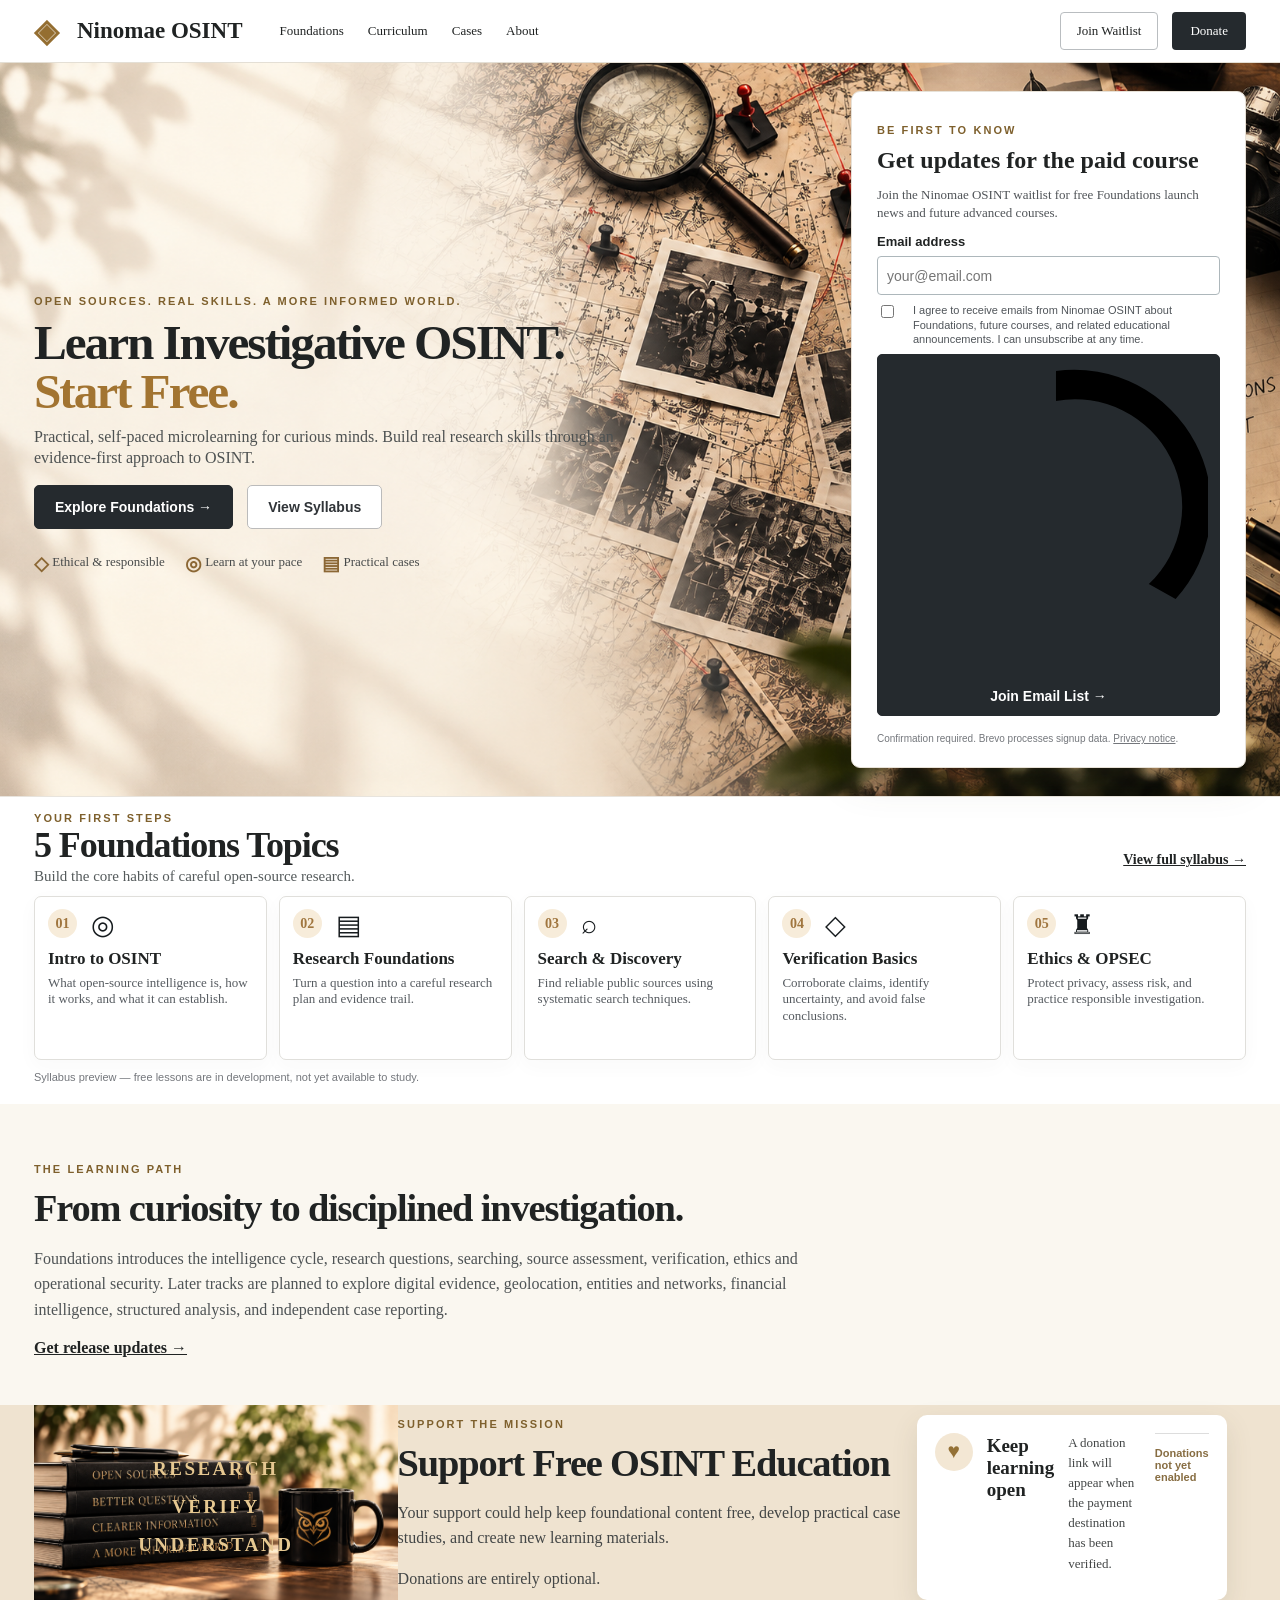
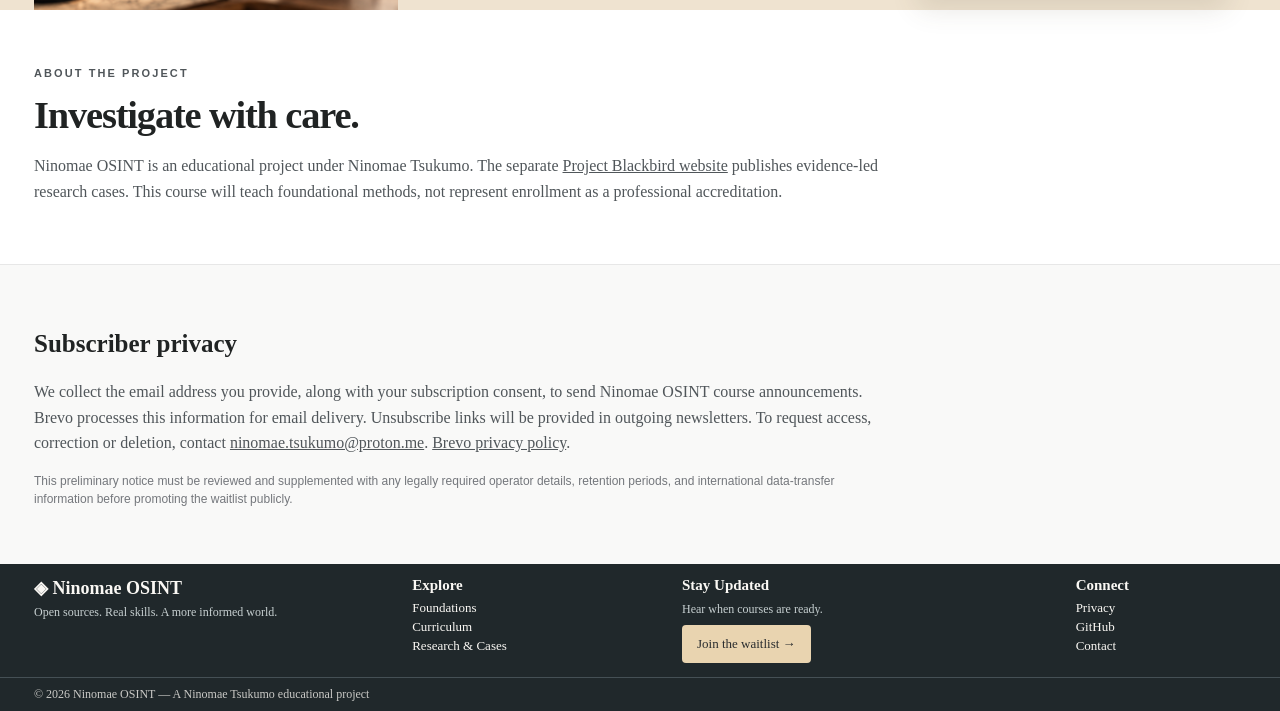
==== index.html @ e242d799 "Restore original OSINT course landing page design (index.html)" ====
<!DOCTYPE html>
<html lang="en">
  <head>
    <meta charset="utf-8">
    <meta name="viewport" content="width=device-width,initial-scale=1">
    <meta name="description" content="Ninomae OSINT — free, evidence-led OSINT microlearning, research methods, verification and ethical investigations.">
    <title>Ninomae OSINT | Learn Investigative OSINT. Start Free.</title>
    <link rel="stylesheet" href="styles.css">
    <link rel="stylesheet" href="https://sibforms.com/forms/end-form/build/sib-styles.css">
  </head>
  <body>
    <header class="header">
      <div class="wrap header-inner">
        <a class="brand" href="#home"><span class="symbol">◈</span>Ninomae OSINT</a>
        <nav aria-label="Main navigation">
          <a href="#foundations">Foundations</a>
<a href="#curriculum">Curriculum</a>
<a href="https://ninomaetsukumo.github.io/#research">Cases</a>
<a href="#about">About</a>
        </nav>
        <div class="header-cta">
          <a href="#waitlist">Join Waitlist</a>
<a class="dark-mini" href="#support">Donate</a>
        </div>
      </div>
    </header>
    <main id="home">
      <section class="hero">
        <div class="wrap hero-grid">
          <div class="hero-copy">
            <p class="eyebrow">
              OPEN SOURCES. REAL SKILLS. A MORE INFORMED WORLD.
            </p>
            <h1>
              Learn Investigative OSINT.<br><em>Start Free.</em>
            </h1>
            <p class="lede">
              Practical, self-paced microlearning for curious minds. Build real research skills through an evidence-first approach to OSINT.
            </p>
            <div class="actions">
              <a class="btn primary" href="#foundations">Explore Foundations →</a>
<a class="btn secondary" href="#curriculum">View Syllabus</a>
            </div>
            <div class="qualities">
              <span><strong>◇</strong> Ethical & responsible</span><span><strong>◎</strong> Learn at your pace</span><span><strong>▤</strong> Practical cases</span>
            </div>
          </div>
          <div class="newsletter" id="waitlist">
            <p class="eyebrow">
              BE FIRST TO KNOW
            </p>
            <h2>
              Get updates for the paid course
            </h2>
            <p>
              Join the Ninomae OSINT waitlist for free Foundations launch news and future advanced courses.
            </p>
            <div id="sib-form-container" class="sib-form-container">
              <div id="error-message" class="sib-form-message-panel" role="alert">
                <div class="sib-form-message-panel__text">
                  <span class="sib-form-message-panel__inner-text">We couldn't process your registration. Please try again later.</span>
                </div>
              </div>
              <div id="success-message" class="sib-form-message-panel" role="status">
                <div class="sib-form-message-panel__text">
                  <span class="sib-form-message-panel__inner-text">Check your inbox! Click the confirmation link to join the Ninomae OSINT waitlist.</span>
                </div>
              </div>
              <div id="sib-container">
                <form id="sib-form" action="https://98d12967.sibforms.com/serve/[base64]" method="POST" data-type="subscription">
                  <div class="sib-input">
                    <label for="EMAIL">Email address</label>
                    <div class="entry__field">
                      <input class="input" type="email" id="EMAIL" name="EMAIL" autocomplete="email" placeholder="your@email.com" data-required="true" required>
                    </div>
                    <label class="entry__error entry__error--primary"></label>
                  </div>
                  <div class="sib-optin" data-required="true">
                    <label class="consent"><input type="checkbox" class="input_replaced" id="OPT_IN" name="OPT_IN" value="1" required><span class="checkbox checkbox_tick_positive"></span><span>I agree to receive emails from Ninomae OSINT about Foundations, future courses, and related educational announcements. I can unsubscribe at any time.</span></label><label class="entry__error entry__error--primary"></label>
                  </div>
                  <button class="btn primary full sib-form-block__button sib-form-block__button-with-loader" type="submit"><svg class="sib-hide-loader-icon" viewBox="0 0 512 512" aria-hidden="true" hidden><path d="M460 374a220 220 0 0 0-192-366v48a172 172 0 0 1 149 294z"></path></svg>Join Email List →</button><input type="text" name="email_address_check" value="" class="input--hidden" tabindex="-1" autocomplete="off"><input type="hidden" name="locale" value="en">
                </form>
              </div>
            </div>
            <p class="fine">
              Confirmation required. Brevo processes signup data. <a href="#privacy">Privacy notice</a>.
            </p>
          </div>
        </div>
      </section>
      <section class="section" id="foundations">
        <div class="wrap">
          <p class="eyebrow">
            YOUR FIRST STEPS
          </p>
          <div class="section-head">
            <div>
              <h2>
                5 Foundations Topics
              </h2>
              <p>
                Build the core habits of careful open-source research.
              </p>
            </div>
            <a href="#curriculum">View full syllabus →</a>
          </div>
          <div class="modules">
            <article>
              <span class="count">01</span>
              <div class="glyph">
                ◎
              </div>
              <h3>
                Intro to OSINT
              </h3>
              <p>
                What open-source intelligence is, how it works, and what it can establish.
              </p>
            </article>
            <article>
              <span class="count">02</span>
              <div class="glyph">
                ▤
              </div>
              <h3>
                Research Foundations
              </h3>
              <p>
                Turn a question into a careful research plan and evidence trail.
              </p>
            </article>
            <article>
              <span class="count">03</span>
              <div class="glyph">
                ⌕
              </div>
              <h3>
                Search & Discovery
              </h3>
              <p>
                Find reliable public sources using systematic search techniques.
              </p>
            </article>
            <article>
              <span class="count">04</span>
              <div class="glyph">
                ◇
              </div>
              <h3>
                Verification Basics
              </h3>
              <p>
                Corroborate claims, identify uncertainty, and avoid false conclusions.
              </p>
            </article>
            <article>
              <span class="count">05</span>
              <div class="glyph">
                ♜
              </div>
              <h3>
                Ethics & OPSEC
              </h3>
              <p>
                Protect privacy, assess risk, and practice responsible investigation.
              </p>
            </article>
          </div>
          <p class="note">
            Syllabus preview — free lessons are in development, not yet available to study.
          </p>
        </div>
      </section>
      <section class="curriculum" id="curriculum">
        <div class="wrap">
          <p class="eyebrow">
            THE LEARNING PATH
          </p>
          <h2>
            From curiosity to disciplined investigation.
          </h2>
          <p>
            Foundations introduces the intelligence cycle, research questions, searching, source assessment, verification, ethics and operational security. Later tracks are planned to explore digital evidence, geolocation, entities and networks, financial intelligence, structured analysis, and independent case reporting.
          </p>
          <a href="#waitlist">Get release updates →</a>
        </div>
      </section>
      <section class="donate" id="support">
        <div class="wrap donate-grid">
          <div class="donate-picture" role="img" aria-label="Abstract study desk illustration">
            <div class="books">
              RESEARCH<br>VERIFY<br>UNDERSTAND
            </div>
          </div>
          <div>
            <p class="eyebrow">
              SUPPORT THE MISSION
            </p>
            <h2>
              Support Free OSINT Education
            </h2>
            <p>
              Your support could help keep foundational content free, develop practical case studies, and create new learning materials.
            </p>
            <p>
              Donations are entirely optional.
            </p>
          </div>
          <div class="donate-card">
            <div class="heart">
              ♥
            </div>
            <h3>
              Keep learning open
            </h3>
            <p>
              A donation link will appear when the payment destination has been verified.
            </p>
            <span class="pending">Donations not yet enabled</span>
          </div>
        </div>
      </section>
      <section class="about" id="about">
        <div class="wrap">
          <p class="eyebrow">
            ABOUT THE PROJECT
          </p>
          <h2>
            Investigate with care.
          </h2>
          <p>
            Ninomae OSINT is an educational project under Ninomae Tsukumo. The separate <a href="https://ninomaetsukumo.github.io/">Project Blackbird website</a> publishes evidence-led research cases. This course will teach foundational methods, not represent enrollment as a professional accreditation.
          </p>
        </div>
      </section>
      <section class="privacy" id="privacy">
        <div class="wrap">
          <h2>
            Subscriber privacy
          </h2>
          <p>
            We collect the email address you provide, along with your subscription consent, to send Ninomae OSINT course announcements. Brevo processes this information for email delivery. Unsubscribe links will be provided in outgoing newsletters. To request access, correction or deletion, contact <a href="mailto:ninomae.tsukumo@proton.me">ninomae.tsukumo@proton.me</a>. <a href="https://www.brevo.com/en/legal/privacypolicy/">Brevo privacy policy</a>.
          </p>
          <p class="note">
            This preliminary notice must be reviewed and supplemented with any legally required operator details, retention periods, and international data-transfer information before promoting the waitlist publicly.
          </p>
        </div>
      </section>
    </main>
    <footer>
      <div class="wrap footer-grid">
        <div>
          <h2>
            ◈ Ninomae OSINT
          </h2>
          <p>
            Open sources. Real skills. A more informed world.
          </p>
        </div>
        <div>
          <strong>Explore</strong><a href="#foundations">Foundations</a>
<a href="#curriculum">Curriculum</a>
<a href="https://ninomaetsukumo.github.io/#research">Research & Cases</a>
        </div>
        <div>
          <strong>Stay Updated</strong>
          <p>
            Hear when courses are ready.
          </p>
          <a class="foot-cta" href="#waitlist">Join the waitlist →</a>
        </div>
        <div>
          <strong>Connect</strong><a href="#privacy">Privacy</a>
<a href="https://github.com/ninomaetsukumo">GitHub</a>
<a href="mailto:ninomae.tsukumo@proton.me">Contact</a>
        </div>
      </div>
      <div class="wrap copyright">
        © 2026 Ninomae OSINT — A Ninomae Tsukumo educational project
      </div>
    </footer>
    <script>window.REQUIRED_CODE_ERROR_MESSAGE="Required";window.LOCALE="en";window.EMAIL_INVALID_MESSAGE=window.SMS_INVALID_MESSAGE="Please enter a valid email address.";window.REQUIRED_ERROR_MESSAGE="This field is required.";window.GENERIC_INVALID_MESSAGE="Please check the information and try again.";window.REQUIRED_MULTISELECT_MESSAGE="Please select at least one option.";window.translation={common:{selectedList:"{quantity} list selected",selectedLists:"{quantity} lists selected",selectedOption:"{quantity} selected",selectedOptions:"{quantity} selected"}};var AUTOHIDE=Boolean(0);</script>
    <script defer src="https://sibforms.com/forms/end-form/build/main.js"></script>
  </body>
</html>
---- styles.css ----
:root {
  --ink: #202323;
  --cream: #f7f2ea;
  --gold: #946e31;
  --muted: #606366;
  --line: #e3dfd8;
}

* {
  box-sizing: border-box;
}

html {
  scroll-behavior: smooth;
}

body {
  margin: 0;
  font-family: Georgia,'Times New Roman',serif;
  color: var(--ink);
  background: #fff;
}

a {
  color: inherit;
}

.wrap {
  max-width: 1250px;
  margin: auto;
  padding: 0 34px;
}

.header {
  border-bottom: 1px solid #e4dfd5;
  background: #fff;
}

.header-inner {
  min-height: 82px;
  display: flex;
  gap: 30px;
  align-items: center;
}

.brand {
  font-size: 25px;
  font-weight: 700;
  text-decoration: none;
  white-space: nowrap;
}

.symbol {
  font-size: 32px;
  color: var(--gold);
  margin-right: 9px;
}

.header nav {
  display: flex;
  gap: 24px;
  margin: auto;
}

.header nav a,.header-cta a {
  font-size: 14px;
  text-decoration: none;
}

.header-cta {
  display: flex;
  align-items: center;
  gap: 14px;
  white-space: nowrap;
}

.dark-mini {
  background: #252a2e;
  color: #fff;
  padding: 11px 18px;
  border-radius: 4px;
}

.hero {
  background-color: #f7f2ea;
  background-image: url("assets/hero-background.png");
  background-position: center;
  background-repeat: no-repeat;
  background-size: cover;
  border-bottom: 1px solid #e8e4dd;
}

.hero-grid {
  display: grid;
  grid-template-columns: 1.48fr .94fr;
  gap: 50px;
  align-items: center;
  padding-top: 66px;
  padding-bottom: 65px;
}

.eyebrow {
  font: 700 11px Arial,sans-serif;
  letter-spacing: .19em;
  color: #7e602d;
}

.hero h1 {
  font-size: clamp(44px,4.6vw,68px);
  line-height: 1.02;
  letter-spacing: -.04em;
  margin: 22px 0 18px;
}

.hero h1 em {
  font-style: normal;
  color: #a27431;
}

.lede {
  font-size: 19px;
  line-height: 1.54;
  max-width: 660px;
  color: #4d5151;
}

.actions {
  display: flex;
  gap: 14px;
  margin: 28px 0 36px;
}

.btn {
  font: 700 14px Arial,sans-serif;
  padding: 16px 23px;
  cursor: pointer;
  border-radius: 5px;
  border: 1px solid #252a2e;
  text-decoration: none;
  display: inline-block;
  text-align: center;
}

.primary {
  background: #252a2e!important;
  color: white!important;
}

.secondary {
  background: #fff;
  color: #303438;
  border-color: #bbb;
}

.qualities {
  display: flex;
  gap: 20px;
  font: 12px Arial,sans-serif;
  color: #474a4a;
  flex-wrap: wrap;
}

.qualities strong {
  font-size: 19px;
  color: #8b6734;
  vertical-align: middle;
}

.newsletter {
  background: #fff;
  border-radius: 12px;
  border: 1px solid #e7e1d7;
  box-shadow: 0 12px 40px #5c534025;
  padding: 29px 32px;
}

.newsletter h2 {
  font-size: 27px;
  line-height: 1.1;
  margin: 6px 0 13px;
}

.newsletter p:not(.eyebrow) {
  line-height: 1.4;
  font-size: 15px;
  color: #505458;
}

.newsletter form label:not(.consent) {
  display: block;
  font: 700 13px Arial,sans-serif;
  margin-bottom: 7px;
}

.newsletter input[type=email] {
  width: 100%;
  font: 14px Arial,sans-serif;
  padding: 14px;
  border: 1px solid #adb7bb;
  border-radius: 4px;
  min-height: 44px;
}

.newsletter .consent {
  display: flex;
  gap: 8px;
  align-items: flex-start;
  font: 12px/1.45 Arial,sans-serif;
  color: #50555a;
  margin: 15px 0;
}

.consent input {
  margin-top: 2px;
}

.newsletter .full {
  width: 100%;
  margin: 0 0 8px;
}

.fine,.note {
  font: 12px/1.5 Arial,sans-serif!important;
  color: #74777c!important;
}

.input--hidden {
  position: absolute!important;
  left: -9999px!important;
}

.sib-form-message-panel {
  display: none;
  margin: 10px 0;
  padding: 9px;
  border-radius: 4px;
}

.sib-form-message-panel__text {
  font: 12px Arial,sans-serif;
}

.section {
  padding: 56px 0 65px;
}

.section-head {
  display: flex;
  align-items: center;
  justify-content: space-between;
  gap: 20px;
}

.section h2,.curriculum h2,.donate h2,.about h2 {
  font-size: clamp(32px,3vw,45px);
  margin: 5px 0 10px;
  letter-spacing: -.03em;
}

.section-head p {
  color: #555b5c;
  margin: 0 0 24px;
}

.section-head a {
  font-size: 14px;
  font-weight: bold;
  white-space: nowrap;
}

.modules {
  display: grid;
  grid-template-columns: repeat(5,1fr);
  gap: 16px;
}

.modules article {
  min-height: 232px;
  border: 1px solid #e0dfdb;
  border-radius: 7px;
  padding: 18px;
  background: #fff;
  box-shadow: 0 6px 20px #36333208;
}

.count {
  font: 700 14px Arial,sans-serif;
  color: #a0763f;
  background: #f7ecda;
  width: 32px;
  height: 32px;
  display: grid;
  place-items: center;
  border-radius: 50%;
}

.glyph {
  font-size: 32px;
  margin: 15px 0 8px;
  color: #272f31;
}

.modules h3 {
  font-size: 20px;
  line-height: 1.13;
  margin: 0 0 10px;
}

.modules p {
  font: 14px/1.45 Arial,sans-serif;
  color: #565b60;
  margin: 0;
}

.section>.wrap>.note {
  margin-top: 22px;
}

.curriculum {
  background: #faf7f0;
  padding: 48px 0;
}

.curriculum p:not(.eyebrow) {
  max-width: 790px;
  line-height: 1.6;
  color: #4e5355;
}

.curriculum a {
  font-weight: bold;
}

.donate {
  background: #eee4d5;
  padding: 52px 0;
}

.donate-grid {
  display: grid;
  grid-template-columns: 1fr 1.25fr .9fr;
  gap: 35px;
  align-items: center;
}

.donate-picture {
  height: 245px;
  border-radius: 5px;
  background-color: #d2bda0;
  background-image: url("assets/donation-background.png");
  background-position: center;
  background-repeat: no-repeat;
  background-size: cover;
  display: flex;
  align-items: center;
  justify-content: center;
  box-shadow: inset 0 0 35px #0008;
}

.books {
  font: 700 19px/2 Georgia,serif;
  letter-spacing: .13em;
  color: #e6c891;
  text-align: center;
}

.donate p:not(.eyebrow) {
  line-height: 1.55;
  color: #434646;
}

.donate-card {
  border-radius: 10px;
  background: white;
  padding: 24px;
  box-shadow: 0 10px 27px #584e3621;
}

.donate-card h3 {
  font-size: 22px;
  margin: 11px 0;
}

.heart {
  color: #947136;
  font-size: 32px;
}

.pending {
  display: block;
  border-top: 1px solid #ddd;
  padding-top: 13px;
  font: 700 12px Arial,sans-serif;
  color: #876d42;
}

.about,.privacy {
  padding: 44px 0;
}

.about p,.privacy p {
  line-height: 1.6;
  max-width: 850px;
  color: #50565a;
}

.privacy {
  background: #f9f9f8;
  border-top: 1px solid #e7e7e7;
}

.privacy h2 {
  font-size: 25px;
}

footer {
  background: #20282b;
  color: #faf8f4;
}

.footer-grid {
  padding-top: 36px;
  padding-bottom: 35px;
  display: grid;
  grid-template-columns: 1.4fr .8fr 1.1fr .8fr;
  gap: 34px;
}

.footer-grid h2 {
  font-size: 24px;
}

.footer-grid p {
  font-size: 13px;
  line-height: 1.5;
  color: #c7d0d1;
}

.footer-grid strong {
  display: block;
  font-size: 15px;
  margin-bottom: 15px;
}

.footer-grid a {
  display: block;
  font-size: 13px;
  margin: 8px 0;
  text-decoration: none;
}

.foot-cta {
  display: inline-block!important;
  background: #e9d4b0;
  color: #292c2e;
  padding: 11px 15px;
  border-radius: 4px;
}

.copyright {
  border-top: 1px solid #455055;
  padding-top: 18px;
  padding-bottom: 18px;
  color: #c9c9c6;
  font-size: 12px;
}

@media(max-width:1050px) {
  .header nav {
    gap: 13px;
  }
  .hero-grid {
    gap: 25px;
  }
  .modules {
    grid-template-columns: repeat(3,1fr);
  }
  .donate-grid {
    grid-template-columns: 1fr 1fr;
  }
  .donate-picture {
    display: none;
  }
}

@media(max-width:750px) {
  .wrap {
    padding: 0 20px;
  }
  .header-inner {
    flex-wrap: wrap;
    gap: 12px;
    padding-top: 15px;
    padding-bottom: 15px;
  }
  .brand {
    font-size: 21px;
  }
  .header nav {
    order: 3;
    width: 100%;
    margin: 0;
    overflow-x: auto;
    padding: 10px 0;
  }
  .header-cta {
    margin-left: auto;
    gap: 10px;
  }
  .header-cta a {
    font-size: 12px;
  }
  .hero-grid {
    grid-template-columns: 1fr;
    padding-top: 40px;
    padding-bottom: 45px;
  }
  .hero h1 {
    font-size: 47px;
  }
  .newsletter {
    max-width: 500px;
  }
  .section-head {
    display: block;
  }
  .modules {
    grid-template-columns: repeat(2,1fr);
  }
  .donate-grid {
    grid-template-columns: 1fr;
  }
  .footer-grid {
    grid-template-columns: repeat(2,1fr);
    gap: 20px;
  }
}

@media(max-width:440px) {
  .modules {
    grid-template-columns: 1fr;
  }
  .actions {
    flex-wrap: wrap;
  }
  .qualities {
    display: grid;
  }
  .hero h1 {
    font-size: 39px;
  }
  .footer-grid {
    grid-template-columns: 1fr;
  }
}

/* Approved Ninomae OSINT owl identity */
.brand {
  display: inline-flex;
  align-items: center;
  gap: 9px;
}

.owl-logo {
  width: 40px;
  height: 40px;
  display: block;
  flex-shrink: 0;
  object-fit: contain;
}

.footer-logo-heading {
  display: flex;
  align-items: center;
  gap: 10px;
}

.footer-owl {
  width: 40px;
  height: 40px;
}


/* Donation feature: editorial edge-to-edge mockup layout */
.donate {
  padding: 0;
  background: #efe3d0;
}

.donate-grid {
  display: grid;
  grid-template-columns: minmax(0, 38%) minmax(0, 32%) minmax(0, 30%);
  align-items: center;
  gap: 0;
  width: 100%;
  max-width: none;
  min-height: 230px;
}

.donate-picture {
  height: 230px;
  min-height: 100%;
  width: 100%;
  border-radius: 0;
  box-shadow: none;
  background-position: center;
}

.donate-copy {
  padding: 16px 28px;
}

.donate-copy .eyebrow {
  margin: 0 0 8px;
}

.donate-copy h2 {
  font-size: clamp(24px, 2vw, 32px);
  line-height: 1.1;
  margin: 0 0 8px;
}

.donate-copy p:not(.eyebrow) {
  font-size: 14px;
  line-height: 1.3;
  margin: 0 0 8px;
}

.donate-benefits {
  margin: 0;
  padding: 0;
  list-style: none;
  font-size: 13px;
  line-height: 1.5;
}

.donate-benefits li::before {
  content: "✓";
  display: inline-grid;
  place-items: center;
  height: 16px;
  width: 16px;
  margin-right: 7px;
  border-radius: 50%;
  background: #836322;
  color: #fff;
  font-size: 11px;
}

.donate-card {
  display: flex;
  gap: 14px;
  max-width: 310px;
  margin: 16px 30px 16px 8px;
  padding: 18px;
}

.donate-card .heart {
  display: grid;
  place-items: center;
  flex: 0 0 38px;
  height: 38px;
  border-radius: 50%;
  background: #f3e7d4;
  font-size: 21px;
}

.donate-card h3 {
  font-size: 19px;
  margin: 2px 0 8px;
}

.donate-card p {
  font-size: 13px;
  line-height: 1.35;
  margin: 0 0 8px;
}

.donate-card .pending {
  font-size: 11px;
}

footer .footer-grid {
  padding-top: 18px;
  padding-bottom: 14px;
}

footer .copyright {
  padding-top: 9px;
  padding-bottom: 9px;
}

@media (max-width: 950px) {
  .donate-grid {
    grid-template-columns: 40% 60%;
  }

  .donate-picture {
    grid-row: span 2;
    height: 100%;
    min-height: 320px;
    display: block;
  }

  .donate-card {
    margin: 6px 28px 18px;
  }
}

@media (max-width: 640px) {
  .donate-grid {
    display: block;
  }

  .donate-picture {
    min-height: 220px;
    height: 220px;
  }

  .donate-copy {
    padding: 22px;
  }

  .donate-card {
    margin: 0 22px 22px;
    max-width: none;
  }
}


/* Mockup-matched desktop proportions and typography */
.wrap {
  max-width: 1390px;
}

.header-inner {
  min-height: 62px;
  gap: 25px;
}

.brand {
  font-size: 23px;
}

.owl-logo {
  width: 35px;
  height: 35px;
}

.header nav {
  margin-left: 12px;
  margin-right: auto;
  gap: 24px;
}

.header nav a,
.header-cta a {
  font-size: 13px;
}

.header-cta {
  margin-left: auto;
}

.header-cta > a:first-child {
  border: 1px solid #b9bdc0;
  padding: 10px 16px;
  border-radius: 4px;
}

.hero {
  background-position: center 47%;
}

.hero-grid {
  min-height: 365px;
  grid-template-columns: minmax(0, 1.7fr) minmax(345px, 0.95fr);
  gap: 35px;
  padding-top: 28px;
  padding-bottom: 28px;
}

.hero h1 {
  font-size: clamp(38px, 3.85vw, 57px);
  line-height: 0.98;
  letter-spacing: -0.042em;
  white-space: nowrap;
  margin: 12px 0 8px;
}

.lede {
  font-size: 16px;
  line-height: 1.35;
  max-width: 580px;
  margin: 10px 0;
}

.actions {
  margin: 16px 0 23px;
}

.actions .btn {
  padding: 13px 20px;
}

.qualities {
  gap: 20px;
  font-family: Georgia, "Times New Roman", serif;
  font-size: 13px;
}

.newsletter {
  justify-self: end;
  width: min(100%, 395px);
  padding: 21px 25px;
  border-radius: 9px;
}

.newsletter h2 {
  font-size: 24px;
  margin: 4px 0 8px;
}

.newsletter p:not(.eyebrow) {
  font-size: 13px;
  line-height: 1.35;
}

.newsletter .consent {
  font-size: 11px;
  line-height: 1.3;
  margin: 8px 0;
}

.newsletter input[type="email"] {
  min-height: 39px;
  padding: 9px;
}

.newsletter .full {
  padding: 11px;
}

.newsletter .fine {
  font-size: 10px !important;
  margin: 7px 0 0;
}

.section {
  padding: 15px 0 18px;
}

.section .eyebrow {
  margin: 0;
}

.section h2 {
  font-size: 36px;
  margin: 0 0 2px;
}

.section-head p {
  font-size: 15px;
  margin: 0 0 11px;
}

.modules {
  gap: 12px;
}

.modules article {
  min-height: 164px;
  padding: 12px 13px;
  position: relative;
}

.count {
  width: 29px;
  height: 29px;
  font: bold 14px Georgia, serif;
  float: left;
  margin-right: 14px;
}

.glyph {
  font-size: 27px;
  height: 32px;
  margin: 0 0 8px;
  color: #161b1e;
}

.modules h3 {
  font-size: 17px;
  margin: 0 0 6px;
}

.modules p {
  font: 13px/1.3 Georgia, "Times New Roman", serif;
}

.section > .wrap > .note {
  font-size: 11px !important;
  margin: 9px 0 0;
}

.donate-grid {
  min-height: 195px;
  grid-template-columns: minmax(0, 38%) minmax(0, 34%) minmax(0, 28%);
}

.donate-picture {
  height: 195px;
}

.donate-copy {
  padding: 12px 20px;
}

.donate-copy h2 {
  font-size: clamp(24px, 1.95vw, 30px);
}

.donate-card {
  margin: 10px 24px 10px 6px;
}

.footer-grid {
  grid-template-columns: 1.15fr 0.8fr 1.2fr 0.55fr;
  gap: 22px;
}

footer .footer-grid {
  padding-top: 13px;
  padding-bottom: 11px;
}

.footer-grid h2 {
  font-size: 18px;
  margin: 0;
}

.footer-grid strong {
  margin-bottom: 6px;
}

.footer-grid a {
  margin: 3px 0;
}

.footer-grid p {
  margin: 4px 0;
  font-size: 12px;
}

.footer-owl {
  width: 31px;
  height: 31px;
}

.visually-hidden {
  position: absolute;
  width: 1px;
  height: 1px;
  padding: 0;
  overflow: hidden;
  clip: rect(0, 0, 0, 0);
  white-space: nowrap;
}

.footer-signup {
  display: flex;
  max-width: 260px;
  margin-top: 9px;
}

.footer-signup input {
  min-width: 0;
  flex: 1;
  height: 30px;
  padding: 5px 9px;
  background: white;
  color: #1f2629;
  border: 1px solid #cfd3d4;
  border-radius: 4px 0 0 4px;
  font: 12px Arial, sans-serif;
}

.footer-signup button {
  width: 36px;
  height: 30px;
  border: 0;
  border-radius: 0 4px 4px 0;
  background: #d9b982;
  color: #222;
  cursor: pointer;
}

@media (max-width: 1100px) {
  .hero h1 {
    font-size: clamp(36px, 4.15vw, 49px);
    white-space: normal;
  }

  .header nav {
    gap: 11px;
  }
}

@media (max-width: 750px) {
  .hero-grid {
    grid-template-columns: 1fr;
    padding-top: 26px;
    padding-bottom: 30px;
  }

  .hero h1 {
    font-size: clamp(37px, 7vw, 54px);
  }

  .newsletter {
    justify-self: stretch;
    max-width: 480px;
    width: 100%;
  }

  .modules {
    grid-template-columns: repeat(2, 1fr);
  }
}

@media (max-width: 440px) {
  .modules {
    grid-template-columns: 1fr;
  }
}

/* Align donation imagery and content with the main page container. */
.donate-grid {
  grid-template-columns: minmax(0, 30%) minmax(0, 42%) minmax(0, 28%);
  gap: 0;
  width: 100%;
  max-width: 1390px;
  margin: 0 auto;
}

.donate-picture {
  width: 100%;
  background-position: center;
}

.donate-copy {
  padding: 12px 22px;
}

.donate-card {
  margin: 10px 0 10px 10px;
}

@media (max-width: 950px) {
  .donate-grid {
    grid-template-columns: minmax(0, 40%) minmax(0, 60%);
  }
}

@media (max-width: 640px) {
  .donate-grid {
    display: block;
  }

  .donate-picture {
    width: 100%;
  }

  .donate-card {
    margin: 0 0 20px;
  }
}
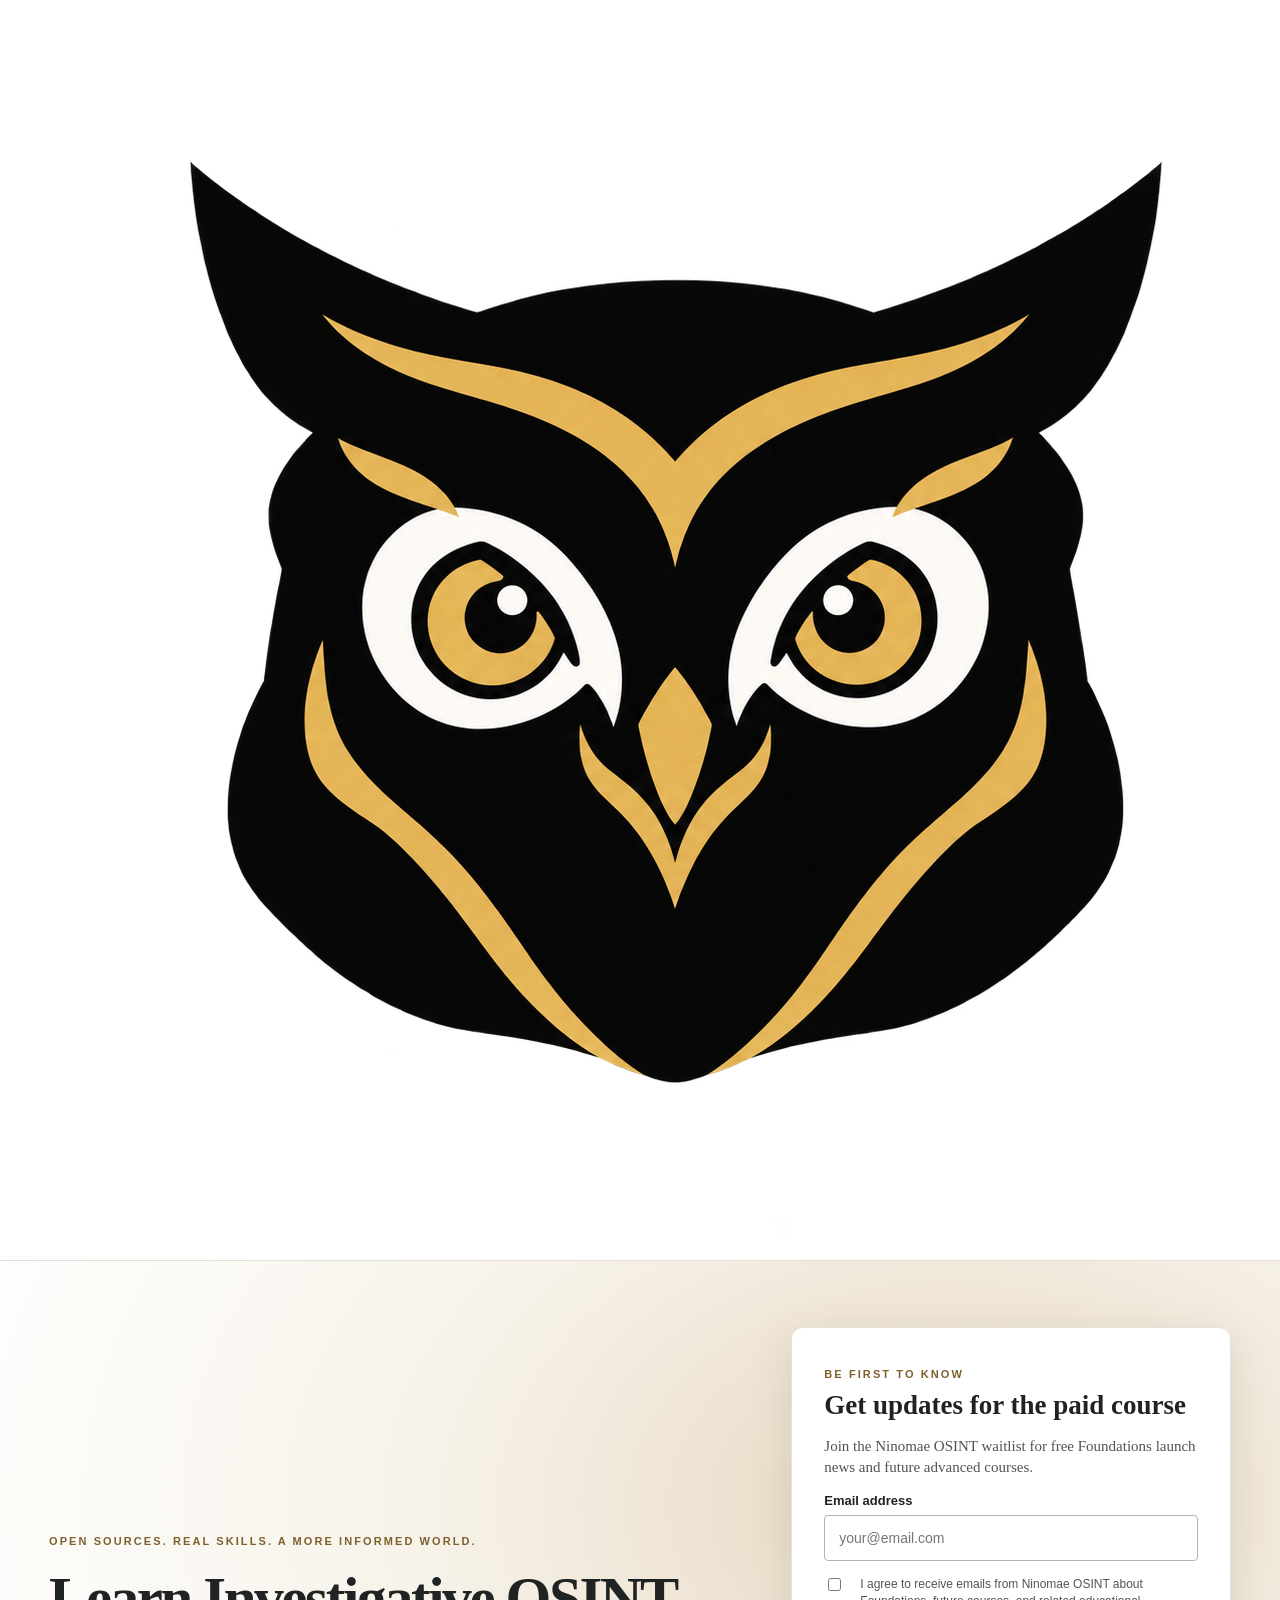
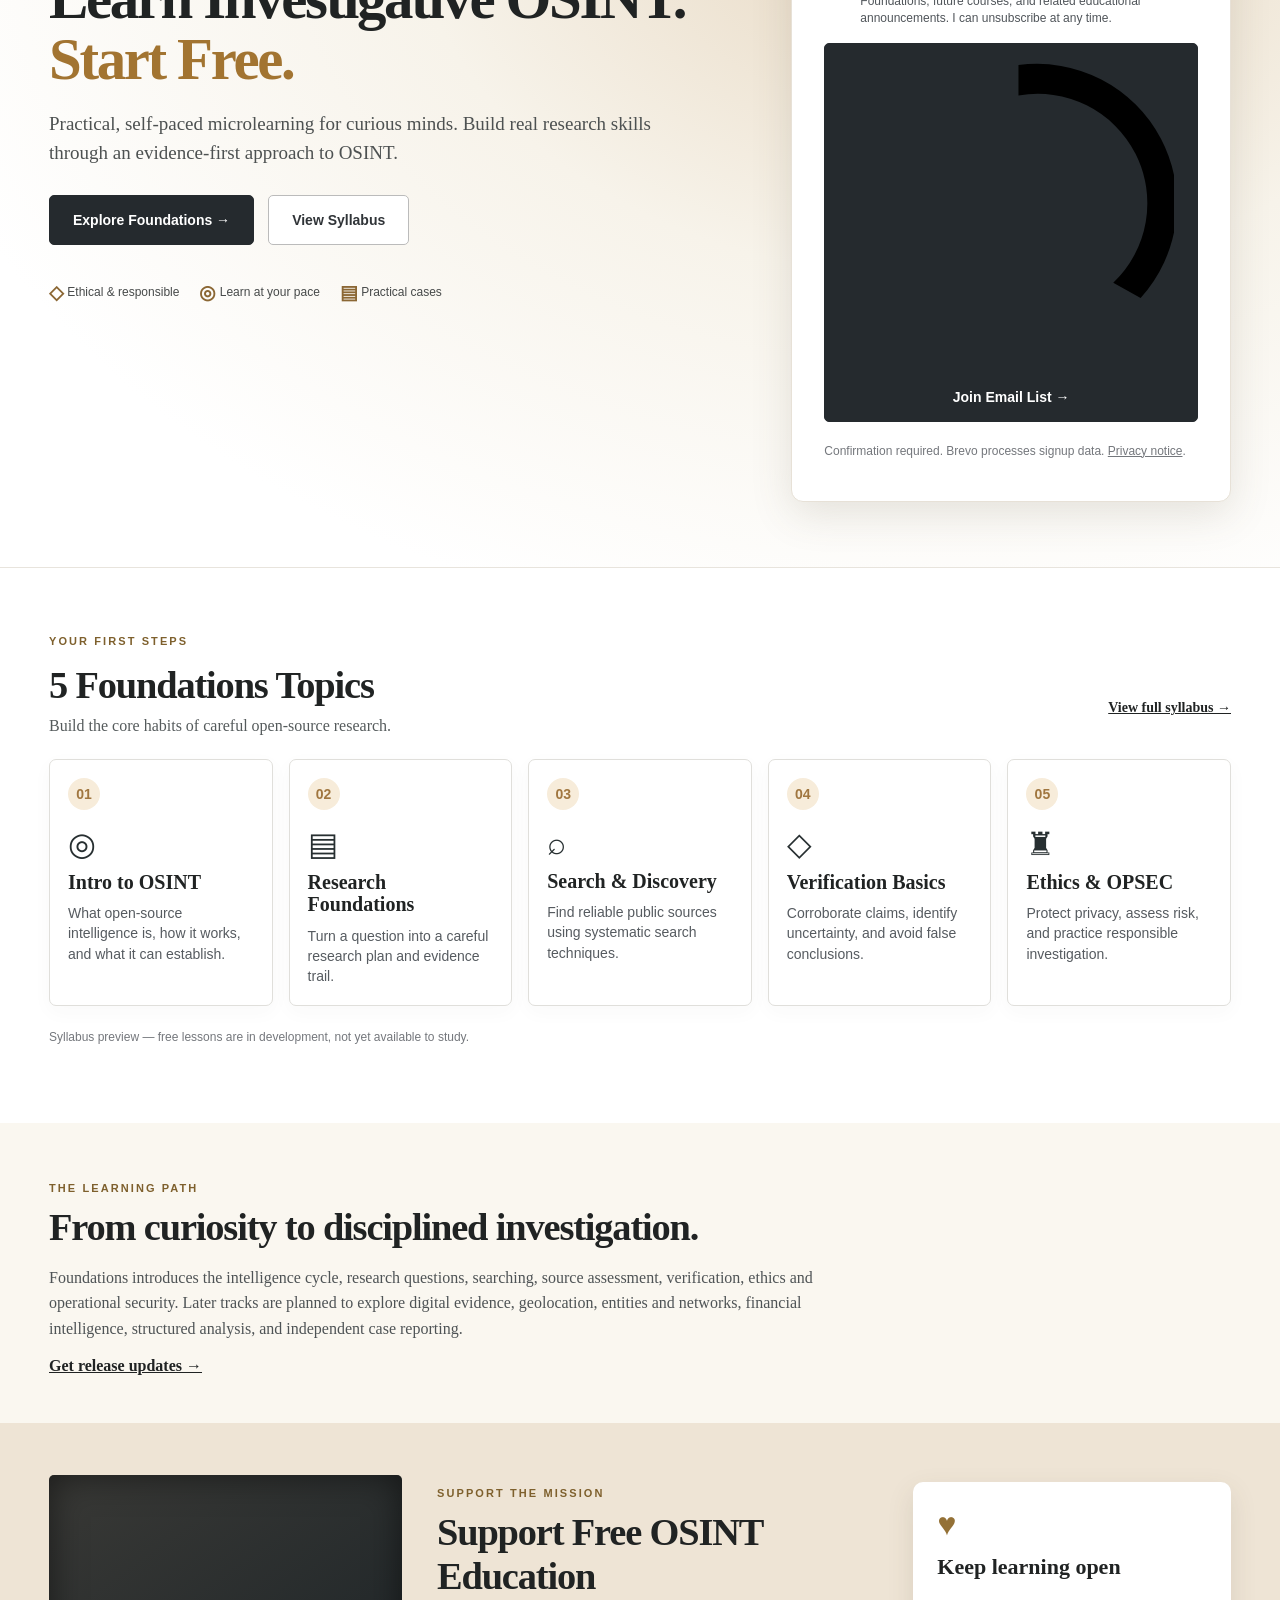
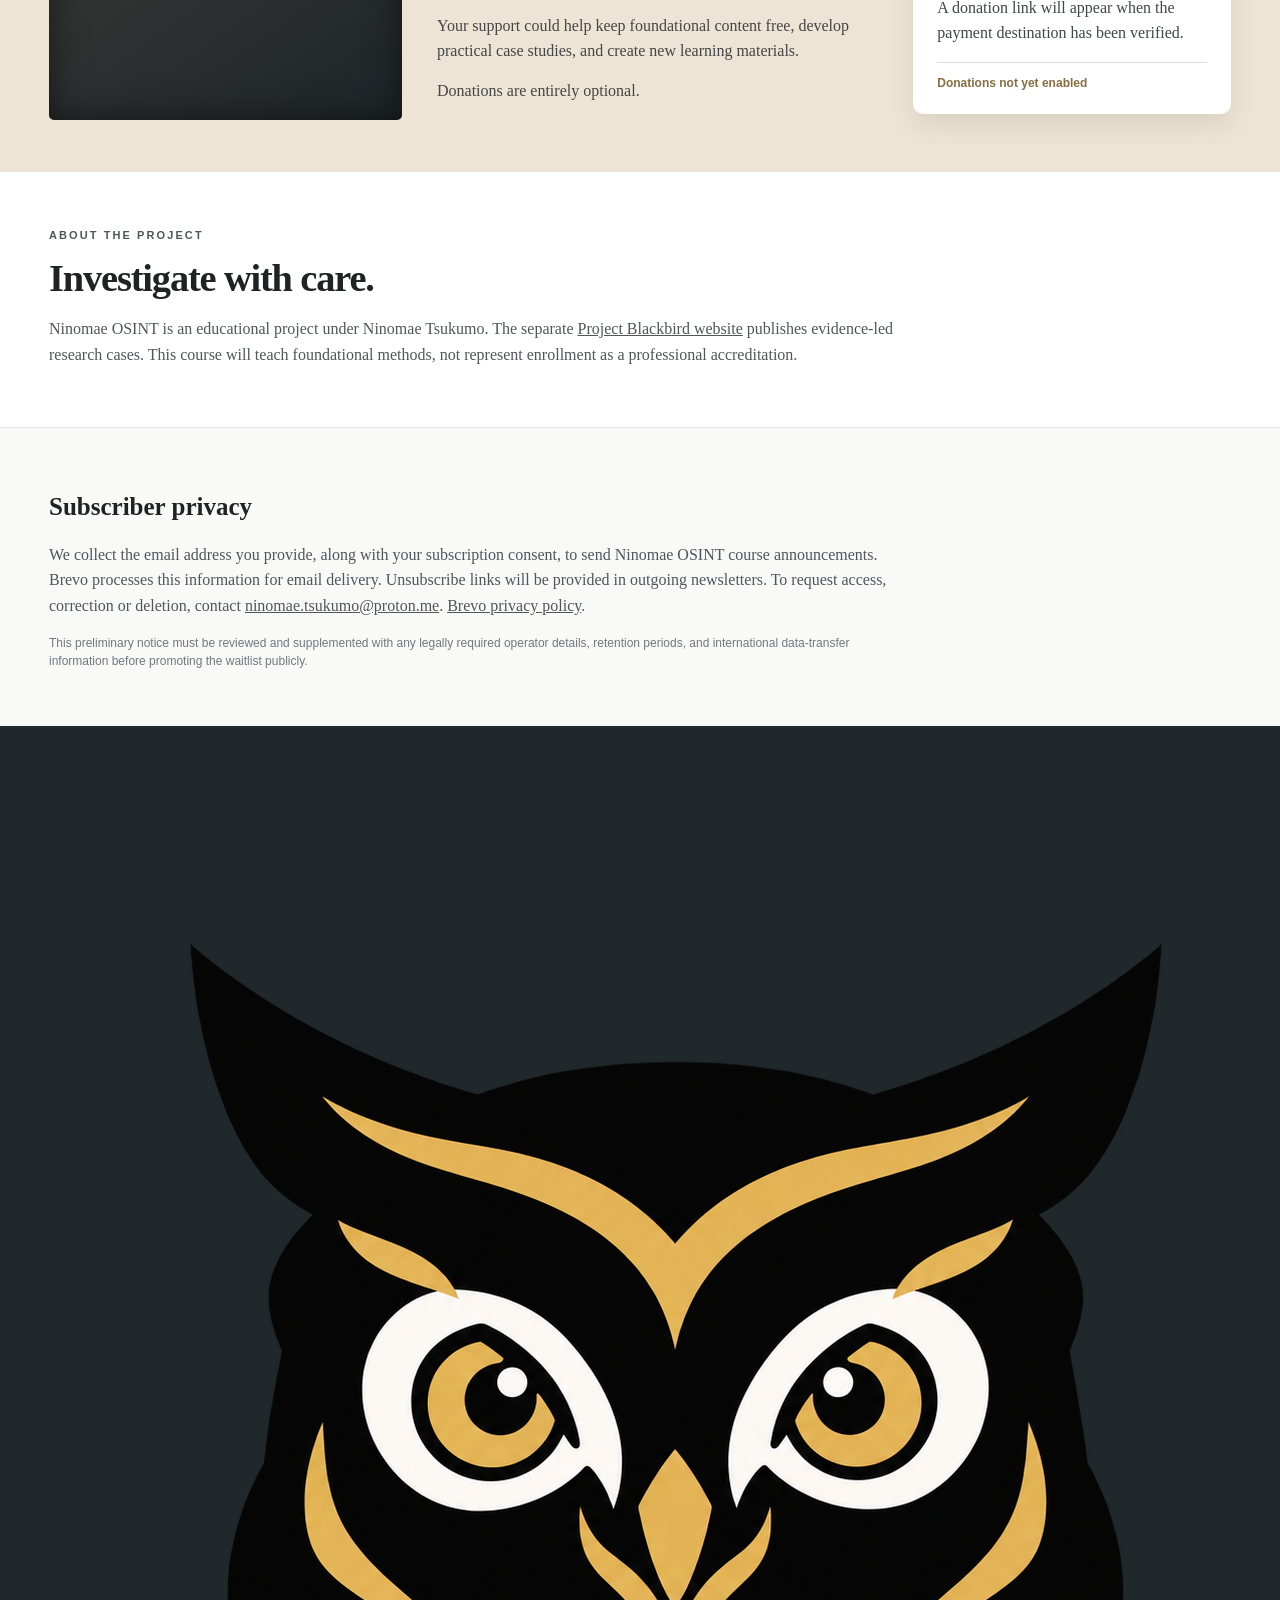
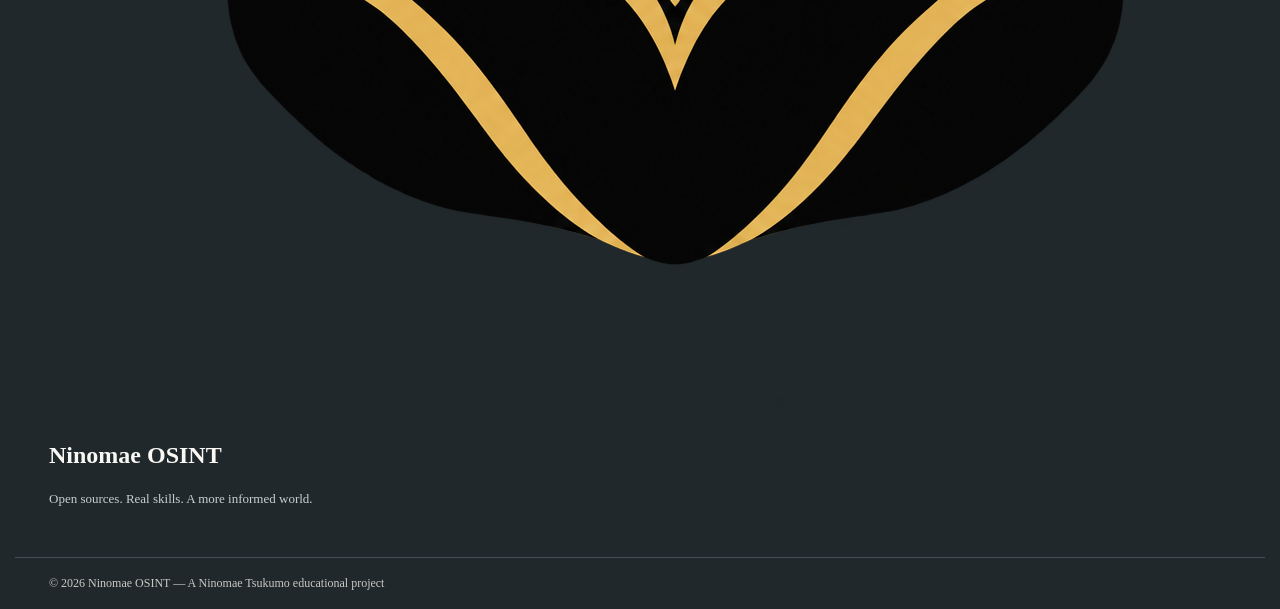
==== commit e5d7f289: "Restore uploaded owl and donation image within original course layout" ====
--- a/index.html
+++ b/index.html
@@ -11,7 +11,7 @@
   <body>
     <header class="header">
       <div class="wrap header-inner">
-        <a class="brand" href="#home"><span class="symbol">◈</span>Ninomae OSINT</a>
+        <a class="brand" href="#home"><img class="owl-logo" src="assets/ninomae%20OSINT%20Course%20Logo.png" alt="" aria-hidden="true">Ninomae OSINT</a>
         <nav aria-label="Main navigation">
           <a href="#foundations">Foundations</a>
 <a href="#curriculum">Curriculum</a>
@@ -187,11 +187,7 @@
       </section>
       <section class="donate" id="support">
         <div class="wrap donate-grid">
-          <div class="donate-picture" role="img" aria-label="Abstract study desk illustration">
-            <div class="books">
-              RESEARCH<br>VERIFY<br>UNDERSTAND
-            </div>
-          </div>
+          <div class="donate-picture" role="img" aria-label="Research books and Ninomae OSINT owl mug"></div>
           <div>
             <p class="eyebrow">
               SUPPORT THE MISSION
@@ -251,7 +247,7 @@
       <div class="wrap footer-grid">
         <div>
           <h2>
-            ◈ Ninomae OSINT
+            <img class="owl-logo" src="assets/ninomae%20OSINT%20Course%20Logo.png" alt="" aria-hidden="true"> Ninomae OSINT
           </h2>
           <p>
             Open sources. Real skills. A more informed world.
--- a/styles.css
+++ b/styles.css
@@ -82,11 +82,7 @@
 }
 
 .hero {
-  background-color: #f7f2ea;
-  background-image: url("assets/hero-background.png");
-  background-position: center;
-  background-repeat: no-repeat;
-  background-size: cover;
+  background: radial-gradient(ellipse at 74% 27%,#e6d6bf 0%,#f7f3ea 40%,#fff 80%);
   border-bottom: 1px solid #e8e4dd;
 }
 
@@ -346,11 +342,7 @@
 .donate-picture {
   height: 245px;
   border-radius: 5px;
-  background-color: #d2bda0;
-  background-image: url("assets/donation-background.png");
-  background-position: center;
-  background-repeat: no-repeat;
-  background-size: cover;
+  background: linear-gradient(145deg,#393936,#1e2528);
   display: flex;
   align-items: center;
   justify-content: center;
@@ -553,525 +545,3 @@
     grid-template-columns: 1fr;
   }
 }
-
-/* Approved Ninomae OSINT owl identity */
-.brand {
-  display: inline-flex;
-  align-items: center;
-  gap: 9px;
-}
-
-.owl-logo {
-  width: 40px;
-  height: 40px;
-  display: block;
-  flex-shrink: 0;
-  object-fit: contain;
-}
-
-.footer-logo-heading {
-  display: flex;
-  align-items: center;
-  gap: 10px;
-}
-
-.footer-owl {
-  width: 40px;
-  height: 40px;
-}
-
-
-/* Donation feature: editorial edge-to-edge mockup layout */
-.donate {
-  padding: 0;
-  background: #efe3d0;
-}
-
-.donate-grid {
-  display: grid;
-  grid-template-columns: minmax(0, 38%) minmax(0, 32%) minmax(0, 30%);
-  align-items: center;
-  gap: 0;
-  width: 100%;
-  max-width: none;
-  min-height: 230px;
-}
-
-.donate-picture {
-  height: 230px;
-  min-height: 100%;
-  width: 100%;
-  border-radius: 0;
-  box-shadow: none;
-  background-position: center;
-}
-
-.donate-copy {
-  padding: 16px 28px;
-}
-
-.donate-copy .eyebrow {
-  margin: 0 0 8px;
-}
-
-.donate-copy h2 {
-  font-size: clamp(24px, 2vw, 32px);
-  line-height: 1.1;
-  margin: 0 0 8px;
-}
-
-.donate-copy p:not(.eyebrow) {
-  font-size: 14px;
-  line-height: 1.3;
-  margin: 0 0 8px;
-}
-
-.donate-benefits {
-  margin: 0;
-  padding: 0;
-  list-style: none;
-  font-size: 13px;
-  line-height: 1.5;
-}
-
-.donate-benefits li::before {
-  content: "✓";
-  display: inline-grid;
-  place-items: center;
-  height: 16px;
-  width: 16px;
-  margin-right: 7px;
-  border-radius: 50%;
-  background: #836322;
-  color: #fff;
-  font-size: 11px;
-}
-
-.donate-card {
-  display: flex;
-  gap: 14px;
-  max-width: 310px;
-  margin: 16px 30px 16px 8px;
-  padding: 18px;
-}
-
-.donate-card .heart {
-  display: grid;
-  place-items: center;
-  flex: 0 0 38px;
-  height: 38px;
-  border-radius: 50%;
-  background: #f3e7d4;
-  font-size: 21px;
-}
-
-.donate-card h3 {
-  font-size: 19px;
-  margin: 2px 0 8px;
-}
-
-.donate-card p {
-  font-size: 13px;
-  line-height: 1.35;
-  margin: 0 0 8px;
-}
-
-.donate-card .pending {
-  font-size: 11px;
-}
-
-footer .footer-grid {
-  padding-top: 18px;
-  padding-bottom: 14px;
-}
-
-footer .copyright {
-  padding-top: 9px;
-  padding-bottom: 9px;
-}
-
-@media (max-width: 950px) {
-  .donate-grid {
-    grid-template-columns: 40% 60%;
-  }
-
-  .donate-picture {
-    grid-row: span 2;
-    height: 100%;
-    min-height: 320px;
-    display: block;
-  }
-
-  .donate-card {
-    margin: 6px 28px 18px;
-  }
-}
-
-@media (max-width: 640px) {
-  .donate-grid {
-    display: block;
-  }
-
-  .donate-picture {
-    min-height: 220px;
-    height: 220px;
-  }
-
-  .donate-copy {
-    padding: 22px;
-  }
-
-  .donate-card {
-    margin: 0 22px 22px;
-    max-width: none;
-  }
-}
-
-
-/* Mockup-matched desktop proportions and typography */
-.wrap {
-  max-width: 1390px;
-}
-
-.header-inner {
-  min-height: 62px;
-  gap: 25px;
-}
-
-.brand {
-  font-size: 23px;
-}
-
-.owl-logo {
-  width: 35px;
-  height: 35px;
-}
-
-.header nav {
-  margin-left: 12px;
-  margin-right: auto;
-  gap: 24px;
-}
-
-.header nav a,
-.header-cta a {
-  font-size: 13px;
-}
-
-.header-cta {
-  margin-left: auto;
-}
-
-.header-cta > a:first-child {
-  border: 1px solid #b9bdc0;
-  padding: 10px 16px;
-  border-radius: 4px;
-}
-
-.hero {
-  background-position: center 47%;
-}
-
-.hero-grid {
-  min-height: 365px;
-  grid-template-columns: minmax(0, 1.7fr) minmax(345px, 0.95fr);
-  gap: 35px;
-  padding-top: 28px;
-  padding-bottom: 28px;
-}
-
-.hero h1 {
-  font-size: clamp(38px, 3.85vw, 57px);
-  line-height: 0.98;
-  letter-spacing: -0.042em;
-  white-space: nowrap;
-  margin: 12px 0 8px;
-}
-
-.lede {
-  font-size: 16px;
-  line-height: 1.35;
-  max-width: 580px;
-  margin: 10px 0;
-}
-
-.actions {
-  margin: 16px 0 23px;
-}
-
-.actions .btn {
-  padding: 13px 20px;
-}
-
-.qualities {
-  gap: 20px;
-  font-family: Georgia, "Times New Roman", serif;
-  font-size: 13px;
-}
-
-.newsletter {
-  justify-self: end;
-  width: min(100%, 395px);
-  padding: 21px 25px;
-  border-radius: 9px;
-}
-
-.newsletter h2 {
-  font-size: 24px;
-  margin: 4px 0 8px;
-}
-
-.newsletter p:not(.eyebrow) {
-  font-size: 13px;
-  line-height: 1.35;
-}
-
-.newsletter .consent {
-  font-size: 11px;
-  line-height: 1.3;
-  margin: 8px 0;
-}
-
-.newsletter input[type="email"] {
-  min-height: 39px;
-  padding: 9px;
-}
-
-.newsletter .full {
-  padding: 11px;
-}
-
-.newsletter .fine {
-  font-size: 10px !important;
-  margin: 7px 0 0;
-}
-
-.section {
-  padding: 15px 0 18px;
-}
-
-.section .eyebrow {
-  margin: 0;
-}
-
-.section h2 {
-  font-size: 36px;
-  margin: 0 0 2px;
-}
-
-.section-head p {
-  font-size: 15px;
-  margin: 0 0 11px;
-}
-
-.modules {
-  gap: 12px;
-}
-
-.modules article {
-  min-height: 164px;
-  padding: 12px 13px;
-  position: relative;
-}
-
-.count {
-  width: 29px;
-  height: 29px;
-  font: bold 14px Georgia, serif;
-  float: left;
-  margin-right: 14px;
-}
-
-.glyph {
-  font-size: 27px;
-  height: 32px;
-  margin: 0 0 8px;
-  color: #161b1e;
-}
-
-.modules h3 {
-  font-size: 17px;
-  margin: 0 0 6px;
-}
-
-.modules p {
-  font: 13px/1.3 Georgia, "Times New Roman", serif;
-}
-
-.section > .wrap > .note {
-  font-size: 11px !important;
-  margin: 9px 0 0;
-}
-
-.donate-grid {
-  min-height: 195px;
-  grid-template-columns: minmax(0, 38%) minmax(0, 34%) minmax(0, 28%);
-}
-
-.donate-picture {
-  height: 195px;
-}
-
-.donate-copy {
-  padding: 12px 20px;
-}
-
-.donate-copy h2 {
-  font-size: clamp(24px, 1.95vw, 30px);
-}
-
-.donate-card {
-  margin: 10px 24px 10px 6px;
-}
-
-.footer-grid {
-  grid-template-columns: 1.15fr 0.8fr 1.2fr 0.55fr;
-  gap: 22px;
-}
-
-footer .footer-grid {
-  padding-top: 13px;
-  padding-bottom: 11px;
-}
-
-.footer-grid h2 {
-  font-size: 18px;
-  margin: 0;
-}
-
-.footer-grid strong {
-  margin-bottom: 6px;
-}
-
-.footer-grid a {
-  margin: 3px 0;
-}
-
-.footer-grid p {
-  margin: 4px 0;
-  font-size: 12px;
-}
-
-.footer-owl {
-  width: 31px;
-  height: 31px;
-}
-
-.visually-hidden {
-  position: absolute;
-  width: 1px;
-  height: 1px;
-  padding: 0;
-  overflow: hidden;
-  clip: rect(0, 0, 0, 0);
-  white-space: nowrap;
-}
-
-.footer-signup {
-  display: flex;
-  max-width: 260px;
-  margin-top: 9px;
-}
-
-.footer-signup input {
-  min-width: 0;
-  flex: 1;
-  height: 30px;
-  padding: 5px 9px;
-  background: white;
-  color: #1f2629;
-  border: 1px solid #cfd3d4;
-  border-radius: 4px 0 0 4px;
-  font: 12px Arial, sans-serif;
-}
-
-.footer-signup button {
-  width: 36px;
-  height: 30px;
-  border: 0;
-  border-radius: 0 4px 4px 0;
-  background: #d9b982;
-  color: #222;
-  cursor: pointer;
-}
-
-@media (max-width: 1100px) {
-  .hero h1 {
-    font-size: clamp(36px, 4.15vw, 49px);
-    white-space: normal;
-  }
-
-  .header nav {
-    gap: 11px;
-  }
-}
-
-@media (max-width: 750px) {
-  .hero-grid {
-    grid-template-columns: 1fr;
-    padding-top: 26px;
-    padding-bottom: 30px;
-  }
-
-  .hero h1 {
-    font-size: clamp(37px, 7vw, 54px);
-  }
-
-  .newsletter {
-    justify-self: stretch;
-    max-width: 480px;
-    width: 100%;
-  }
-
-  .modules {
-    grid-template-columns: repeat(2, 1fr);
-  }
-}
-
-@media (max-width: 440px) {
-  .modules {
-    grid-template-columns: 1fr;
-  }
-}
-
-/* Align donation imagery and content with the main page container. */
-.donate-grid {
-  grid-template-columns: minmax(0, 30%) minmax(0, 42%) minmax(0, 28%);
-  gap: 0;
-  width: 100%;
-  max-width: 1390px;
-  margin: 0 auto;
-}
-
-.donate-picture {
-  width: 100%;
-  background-position: center;
-}
-
-.donate-copy {
-  padding: 12px 22px;
-}
-
-.donate-card {
-  margin: 10px 0 10px 10px;
-}
-
-@media (max-width: 950px) {
-  .donate-grid {
-    grid-template-columns: minmax(0, 40%) minmax(0, 60%);
-  }
-}
-
-@media (max-width: 640px) {
-  .donate-grid {
-    display: block;
-  }
-
-  .donate-picture {
-    width: 100%;
-  }
-
-  .donate-card {
-    margin: 0 0 20px;
-  }
-}
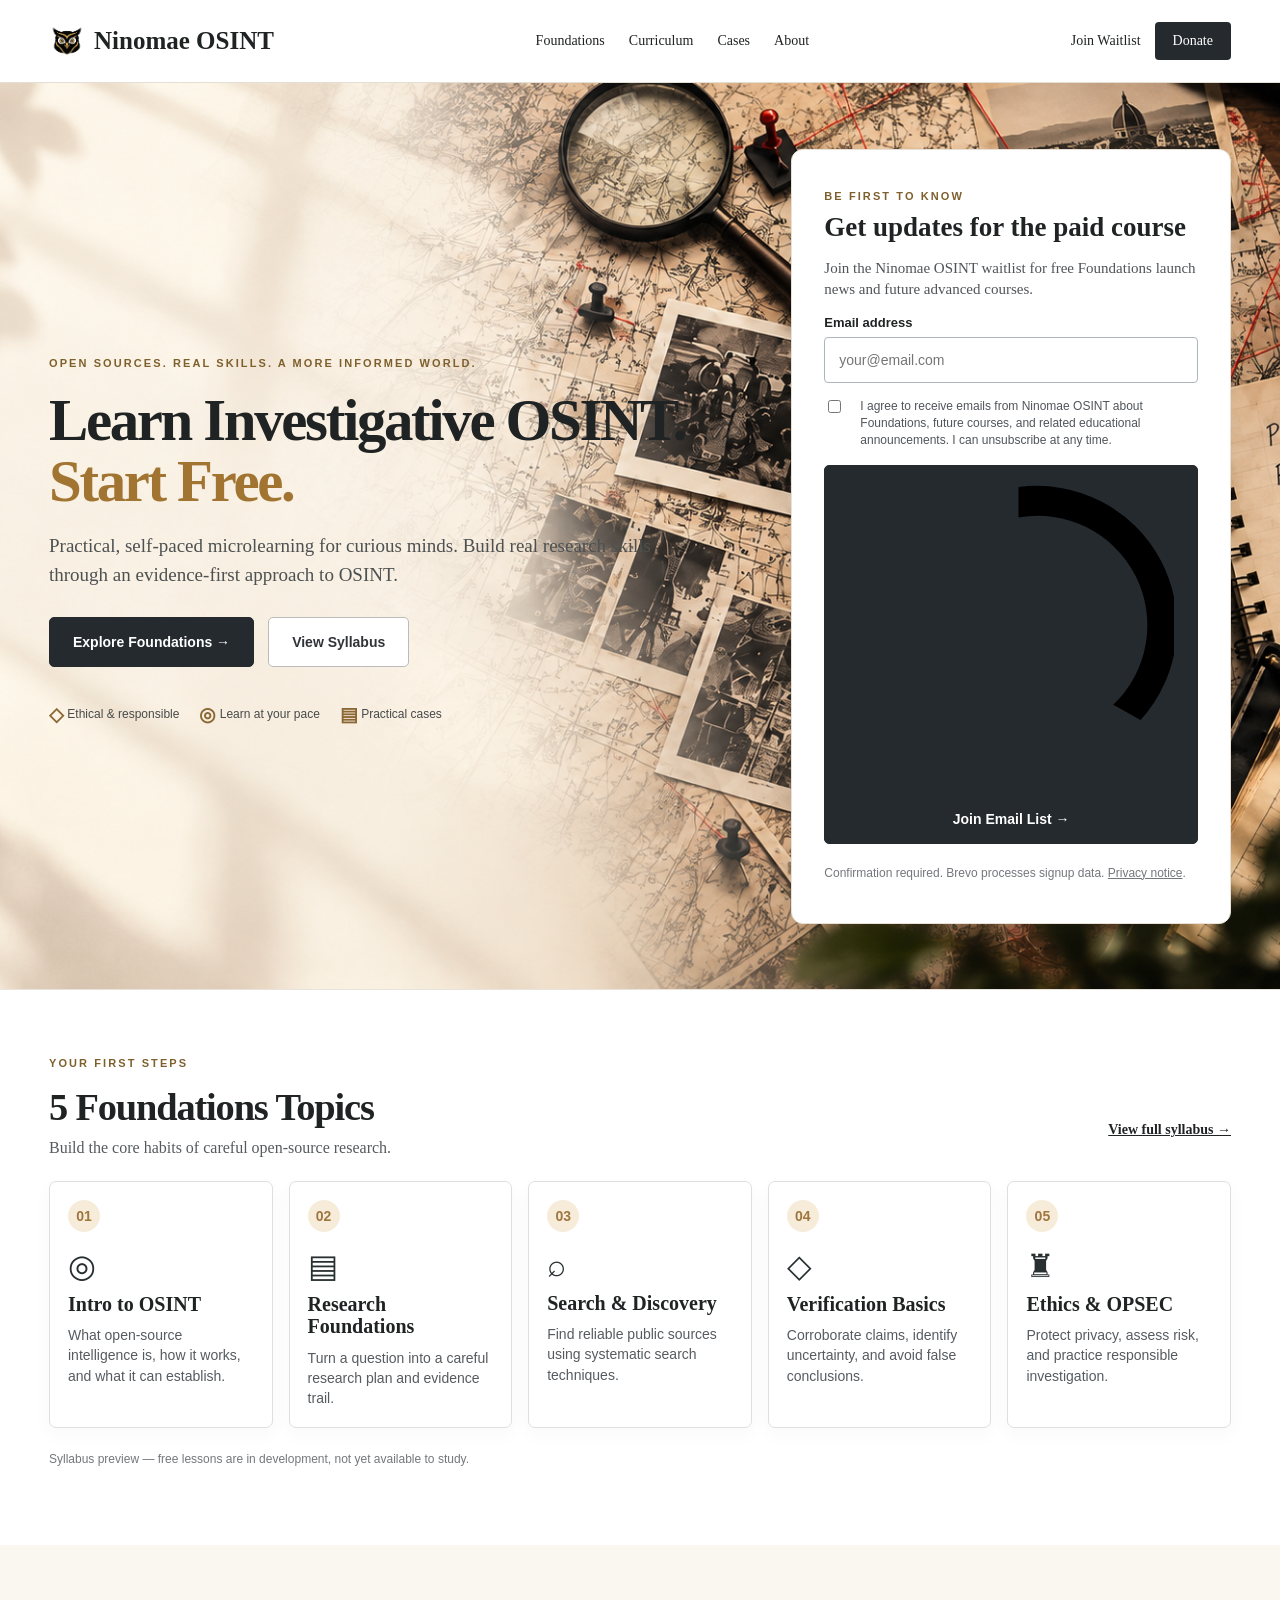
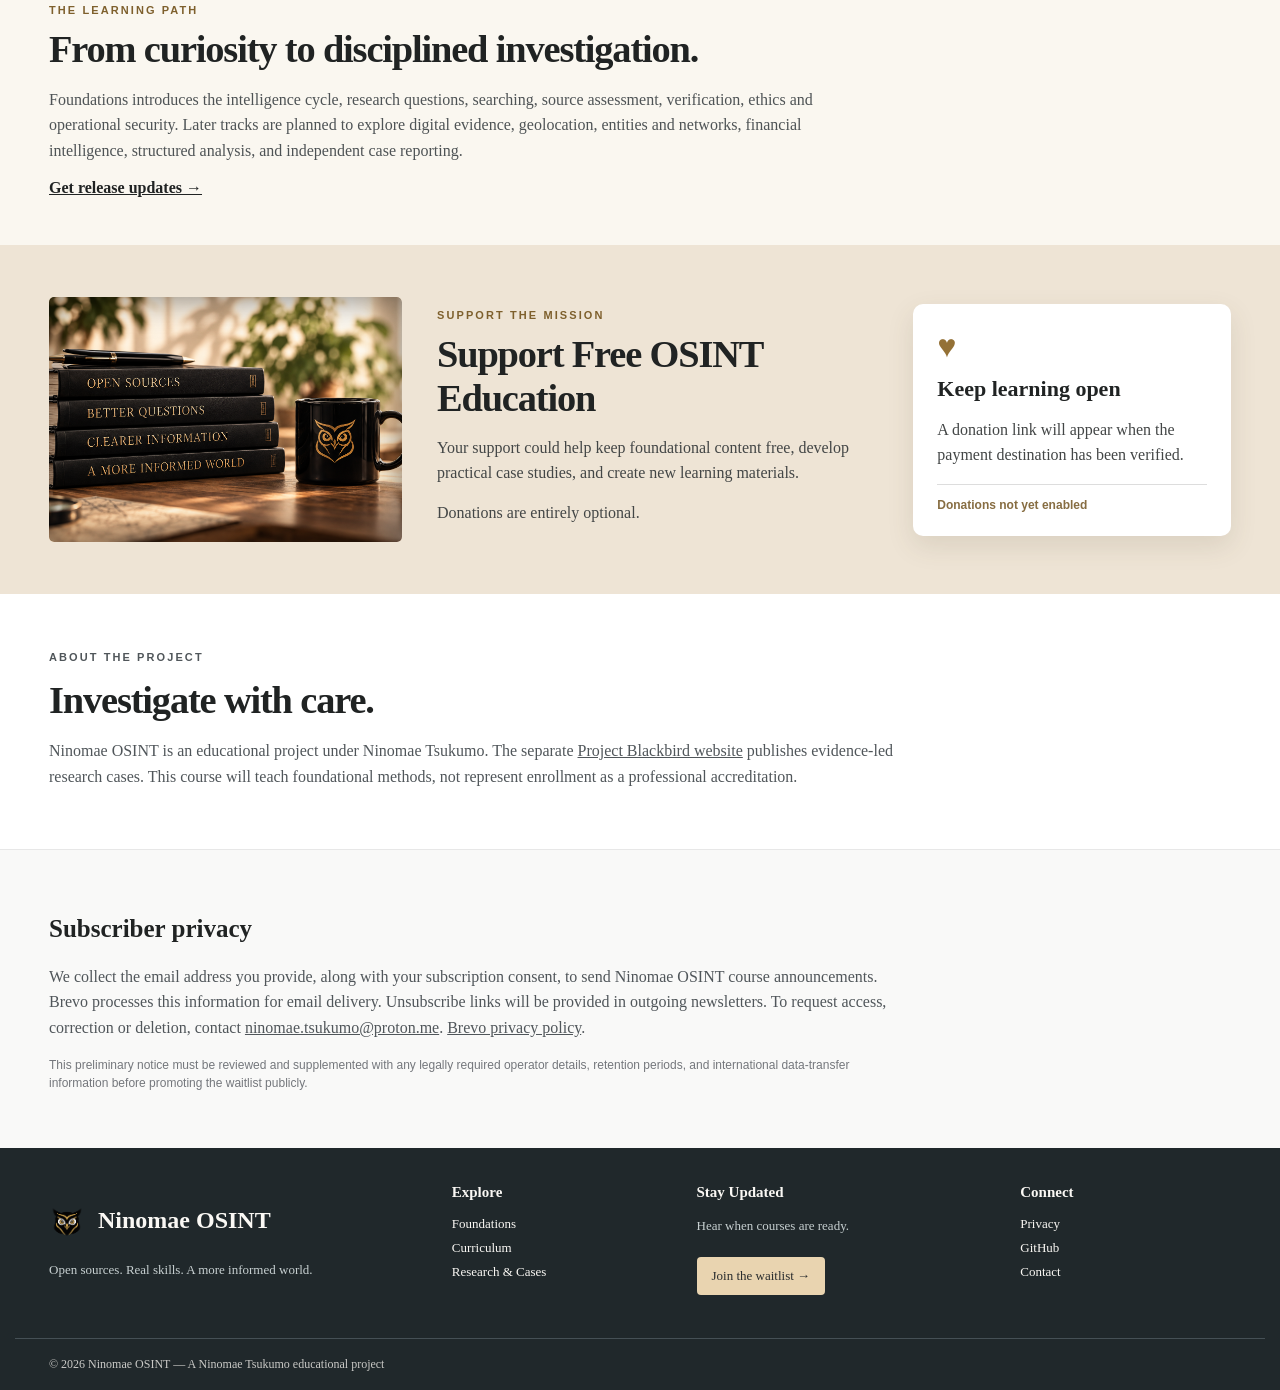
==== commit fa69d1e1: "Fix oversized logo and bust cached stylesheet after rollback" ====
--- a/index.html
+++ b/index.html
@@ -5,13 +5,13 @@
     <meta name="viewport" content="width=device-width,initial-scale=1">
     <meta name="description" content="Ninomae OSINT — free, evidence-led OSINT microlearning, research methods, verification and ethical investigations.">
     <title>Ninomae OSINT | Learn Investigative OSINT. Start Free.</title>
-    <link rel="stylesheet" href="styles.css">
+    <link rel="stylesheet" href="styles.css?v=20261012-restore3">
     <link rel="stylesheet" href="https://sibforms.com/forms/end-form/build/sib-styles.css">
   </head>
   <body>
     <header class="header">
       <div class="wrap header-inner">
-        <a class="brand" href="#home"><img class="owl-logo" src="assets/ninomae%20OSINT%20Course%20Logo.png" alt="" aria-hidden="true">Ninomae OSINT</a>
+        <a class="brand" href="#home"><img class="owl-logo" width="36" height="36" style="width:36px;height:36px;object-fit:contain;flex-shrink:0" src="assets/ninomae%20OSINT%20Course%20Logo.png" alt="" aria-hidden="true">Ninomae OSINT</a>
         <nav aria-label="Main navigation">
           <a href="#foundations">Foundations</a>
 <a href="#curriculum">Curriculum</a>
@@ -247,7 +247,7 @@
       <div class="wrap footer-grid">
         <div>
           <h2>
-            <img class="owl-logo" src="assets/ninomae%20OSINT%20Course%20Logo.png" alt="" aria-hidden="true"> Ninomae OSINT
+            <img class="owl-logo" width="36" height="36" style="width:36px;height:36px;object-fit:contain;flex-shrink:0" src="assets/ninomae%20OSINT%20Course%20Logo.png" alt="" aria-hidden="true"> Ninomae OSINT
           </h2>
           <p>
             Open sources. Real skills. A more informed world.
--- a/styles.css
+++ b/styles.css
@@ -82,7 +82,7 @@
 }
 
 .hero {
-  background: radial-gradient(ellipse at 74% 27%,#e6d6bf 0%,#f7f3ea 40%,#fff 80%);
+  background: #f7f2ea url("assets/hero-background.png") center / cover no-repeat;
   border-bottom: 1px solid #e8e4dd;
 }
 
@@ -342,7 +342,7 @@
 .donate-picture {
   height: 245px;
   border-radius: 5px;
-  background: linear-gradient(145deg,#393936,#1e2528);
+  background: #d2bda0 url("assets/donation-background.png") center / cover no-repeat;
   display: flex;
   align-items: center;
   justify-content: center;
@@ -545,3 +545,29 @@
     grid-template-columns: 1fr;
   }
 }
+
+
+/* Approved uploaded image assets; original page layout retained. */
+.brand {
+  display: inline-flex;
+  align-items: center;
+  gap: 9px;
+}
+
+.owl-logo {
+  display: inline-block;
+  width: 36px;
+  height: 36px;
+  object-fit: contain;
+  vertical-align: middle;
+}
+
+.footer-grid h2 .owl-logo {
+  width: 34px;
+  height: 34px;
+  margin-right: 7px;
+}
+
+.donate-picture {
+  background-position: center;
+}
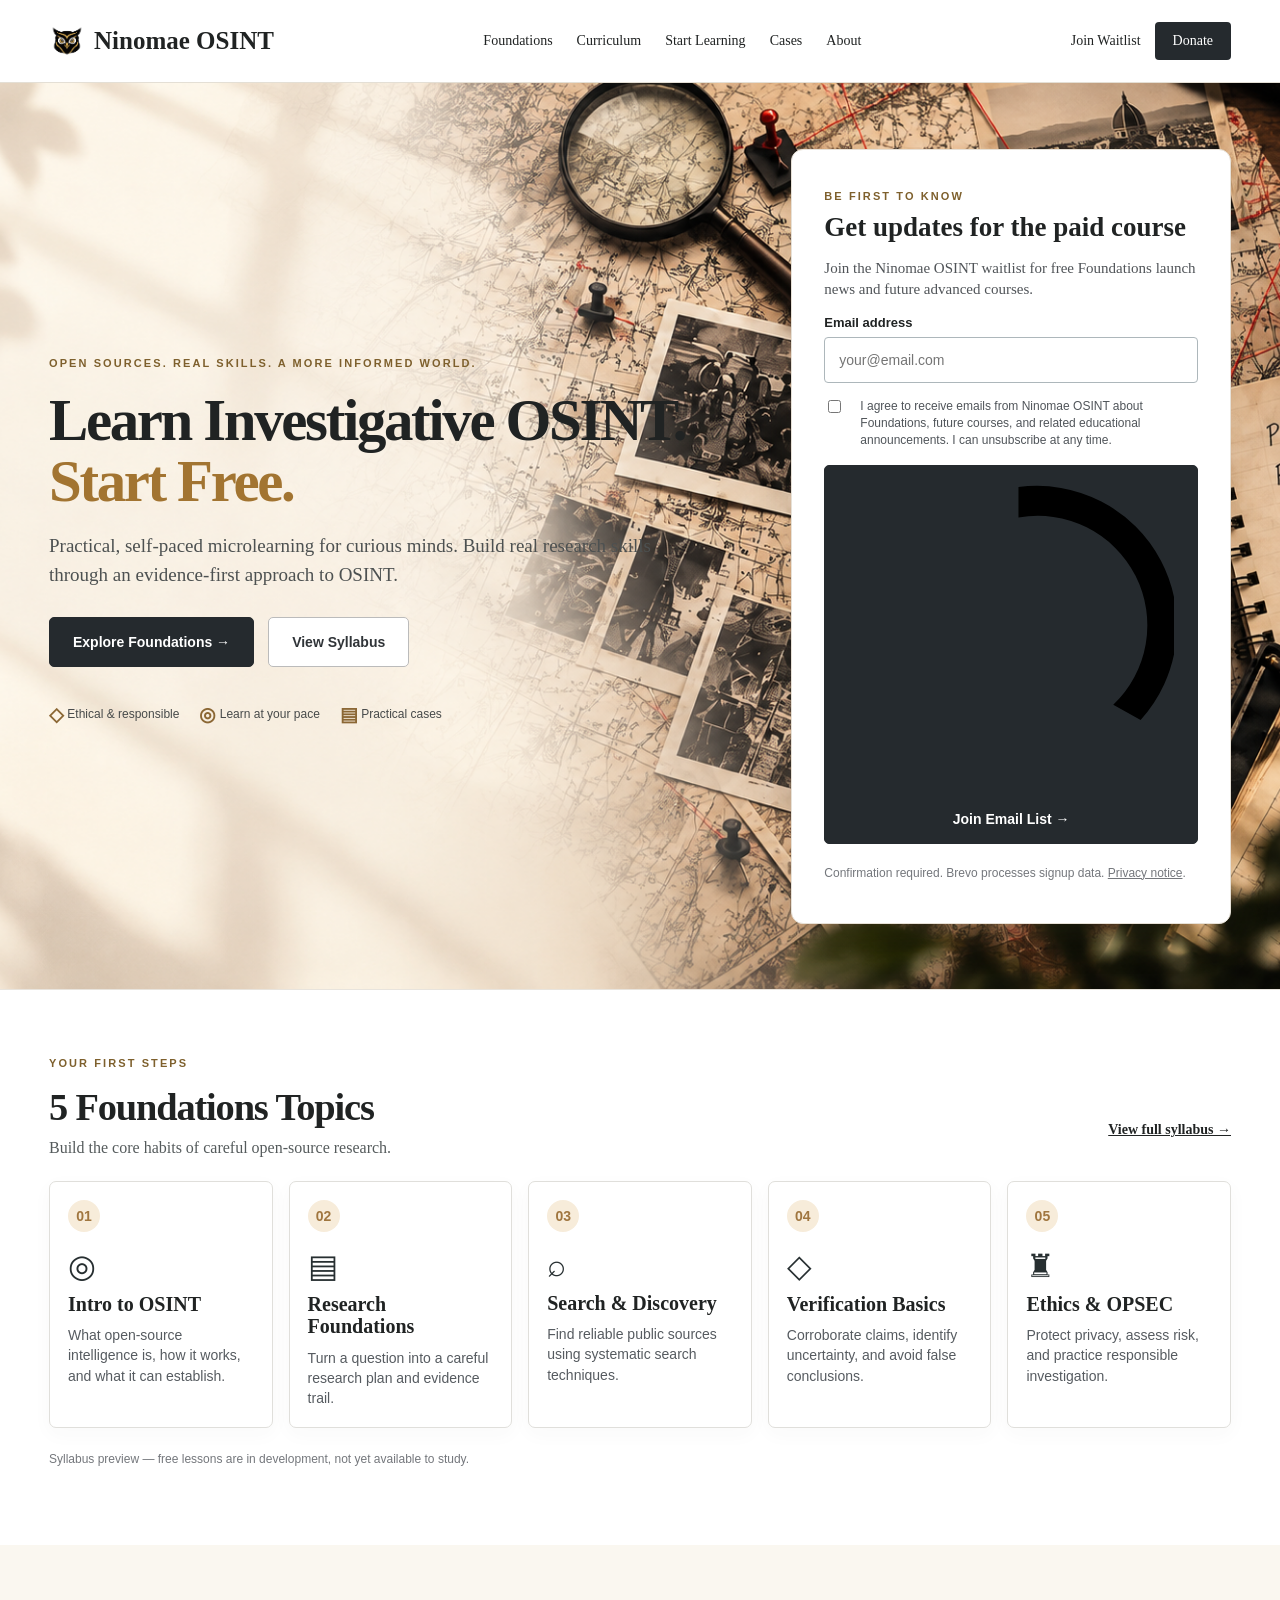
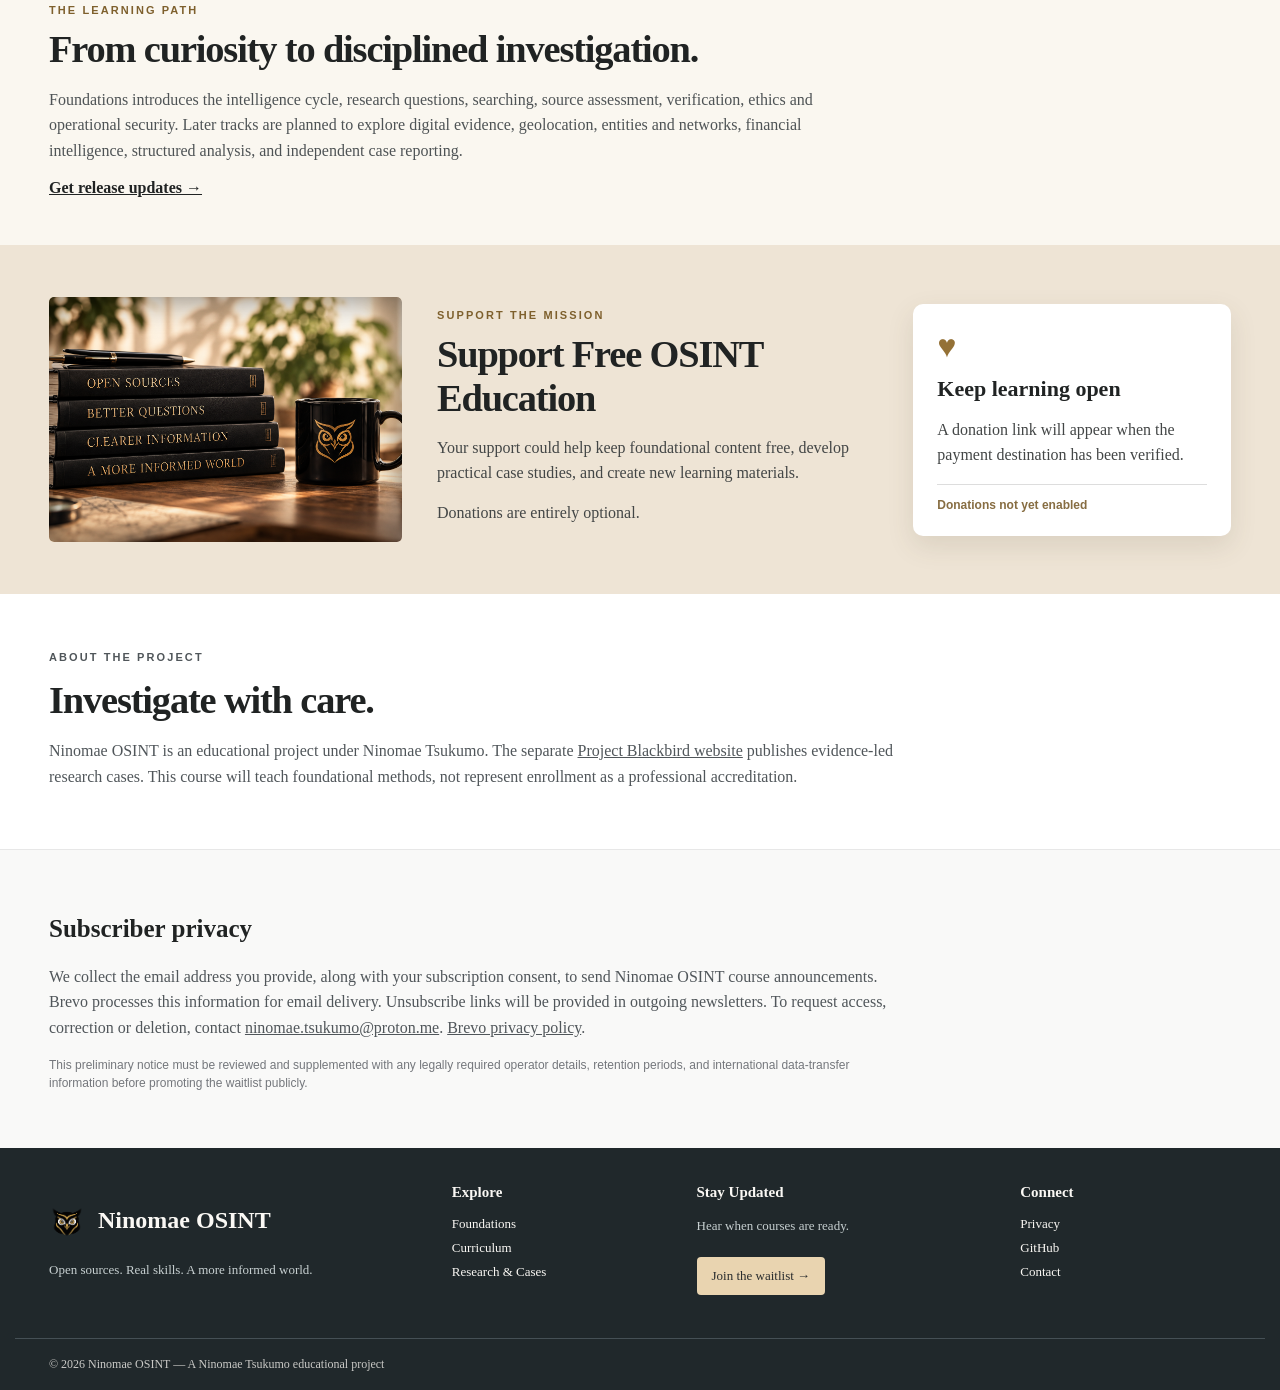
==== commit 83139c96: "Implement Free Foundations Phase 1 student lesson reader and local reading progress" ====
--- a/index.html
+++ b/index.html
@@ -15,6 +15,7 @@
         <nav aria-label="Main navigation">
           <a href="#foundations">Foundations</a>
 <a href="#curriculum">Curriculum</a>
+<a href="learn/">Start Learning</a>
 <a href="https://ninomaetsukumo.github.io/#research">Cases</a>
 <a href="#about">About</a>
         </nav>
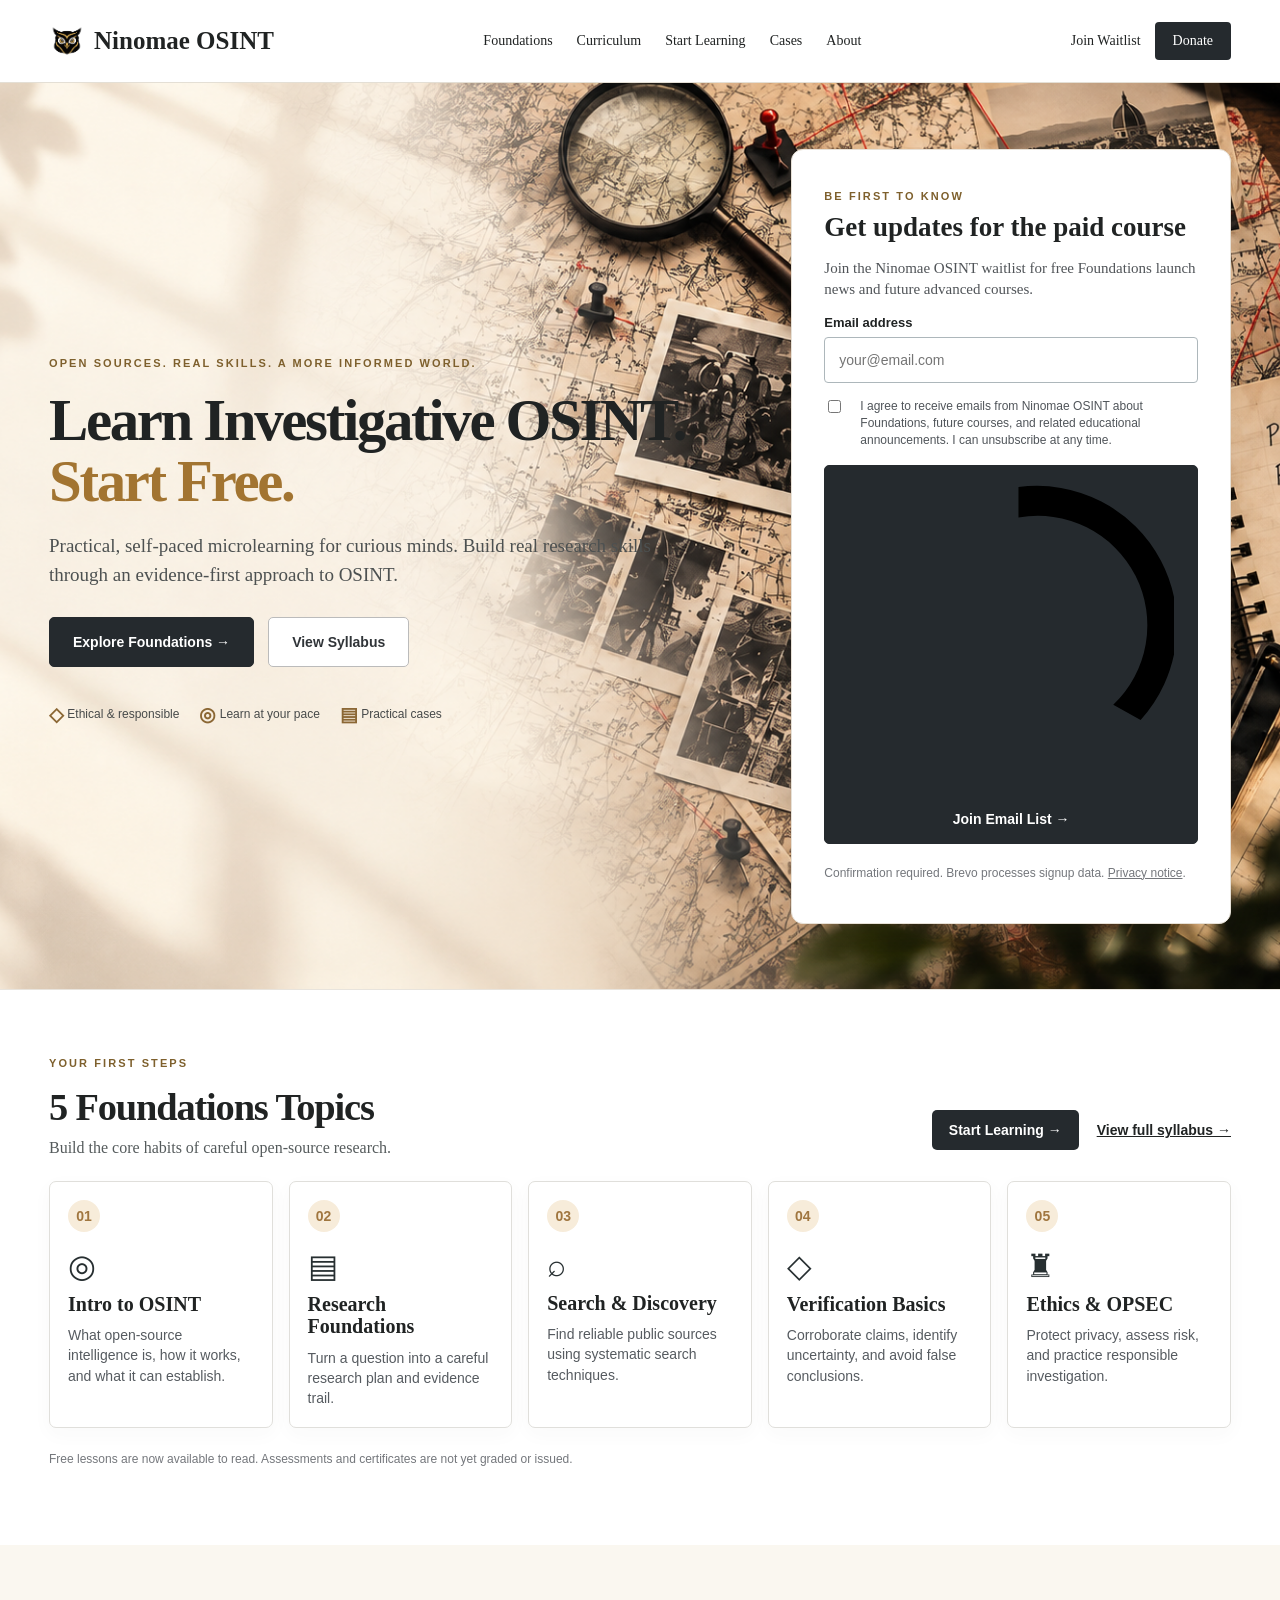
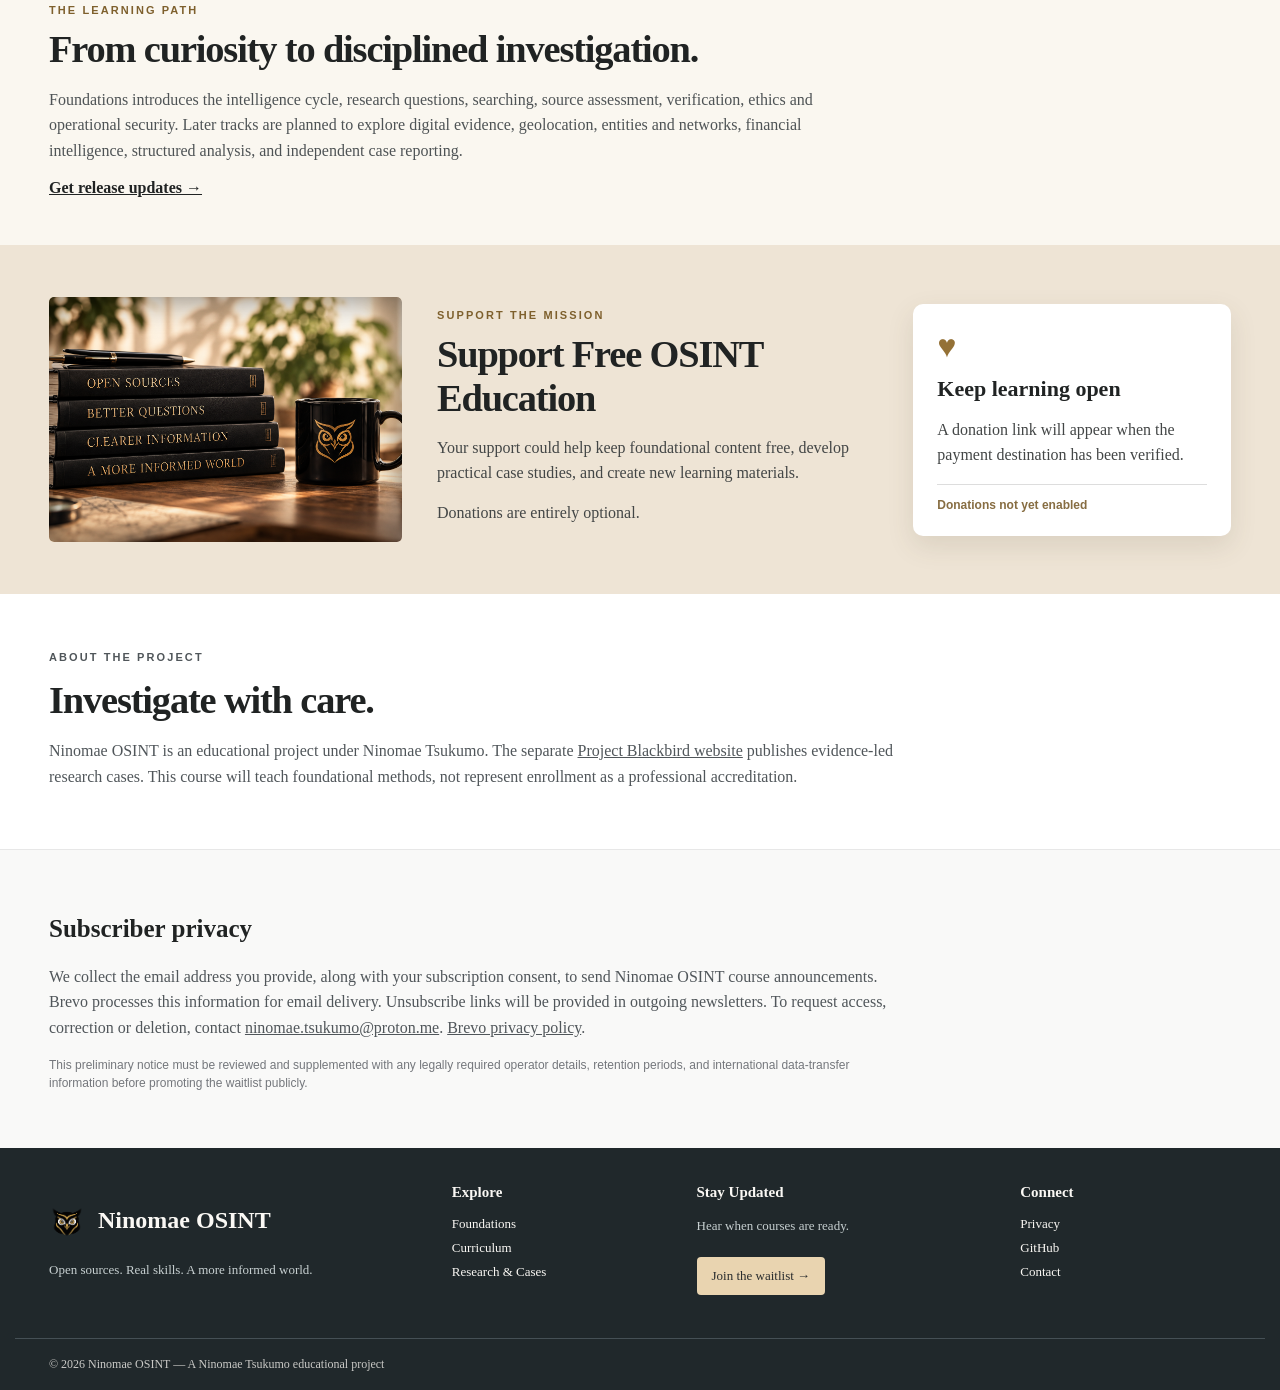
==== commit 9d35bd54: "Add Start Learning CTA and clickable Foundations module cards" ====
--- a/index.html
+++ b/index.html
@@ -103,10 +103,10 @@
                 Build the core habits of careful open-source research.
               </p>
             </div>
-            <a href="#curriculum">View full syllabus →</a>
+            <div class="foundation-actions"><a class="foundation-start" href="learn/">Start Learning →</a><a href="#curriculum">View full syllabus →</a></div>
           </div>
           <div class="modules">
-            <article>
+            <a class="module-card" href="learn/?module=1" aria-label="Start Module 1">
               <span class="count">01</span>
               <div class="glyph">
                 ◎
@@ -117,8 +117,8 @@
               <p>
                 What open-source intelligence is, how it works, and what it can establish.
               </p>
-            </article>
-            <article>
+            </a>
+            <a class="module-card" href="learn/?module=2" aria-label="Start Module 2">
               <span class="count">02</span>
               <div class="glyph">
                 ▤
@@ -129,8 +129,8 @@
               <p>
                 Turn a question into a careful research plan and evidence trail.
               </p>
-            </article>
-            <article>
+            </a>
+            <a class="module-card" href="learn/?module=3" aria-label="Start Module 3">
               <span class="count">03</span>
               <div class="glyph">
                 ⌕
@@ -141,8 +141,8 @@
               <p>
                 Find reliable public sources using systematic search techniques.
               </p>
-            </article>
-            <article>
+            </a>
+            <a class="module-card" href="learn/?module=4" aria-label="Start Module 4">
               <span class="count">04</span>
               <div class="glyph">
                 ◇
@@ -153,8 +153,8 @@
               <p>
                 Corroborate claims, identify uncertainty, and avoid false conclusions.
               </p>
-            </article>
-            <article>
+            </a>
+            <a class="module-card" href="learn/?module=5" aria-label="Start Module 5">
               <span class="count">05</span>
               <div class="glyph">
                 ♜
@@ -165,10 +165,10 @@
               <p>
                 Protect privacy, assess risk, and practice responsible investigation.
               </p>
-            </article>
+            </a>
           </div>
           <p class="note">
-            Syllabus preview — free lessons are in development, not yet available to study.
+            Free lessons are now available to read. Assessments and certificates are not yet graded or issued.
           </p>
         </div>
       </section>
--- a/styles.css
+++ b/styles.css
@@ -571,3 +571,6 @@
 .donate-picture {
   background-position: center;
 }
+
+/* Foundations course entry points — existing card layout preserved */
+.foundation-actions{display:flex;gap:18px;align-items:center;flex-wrap:wrap;font:700 14px Arial,sans-serif}.foundation-actions a{text-decoration:none}.foundation-actions a:last-child{text-decoration:underline}.foundation-start{background:#252a2e;color:#fff;padding:12px 17px;border-radius:5px}.foundation-start:hover,.foundation-start:focus-visible{background:#493a2a;color:#fff}.modules .module-card{display:block;min-height:232px;border:1px solid #e0dfdb;border-radius:7px;padding:18px;background:#fff;box-shadow:0 6px 20px #36333208;text-decoration:none;color:inherit;transition:border-color .15s,transform .15s,box-shadow .15s}.modules .module-card:hover,.modules .module-card:focus-visible{border-color:#946e31;box-shadow:0 9px 22px #36333220;transform:translateY(-2px);outline-offset:3px}.modules .module-card h3{font-size:20px;line-height:1.13;margin:0 0 10px}.modules .module-card p{font:14px/1.45 Arial,sans-serif;color:#565b60;margin:0}@media(max-width:680px){.foundation-actions{margin-bottom:16px}}
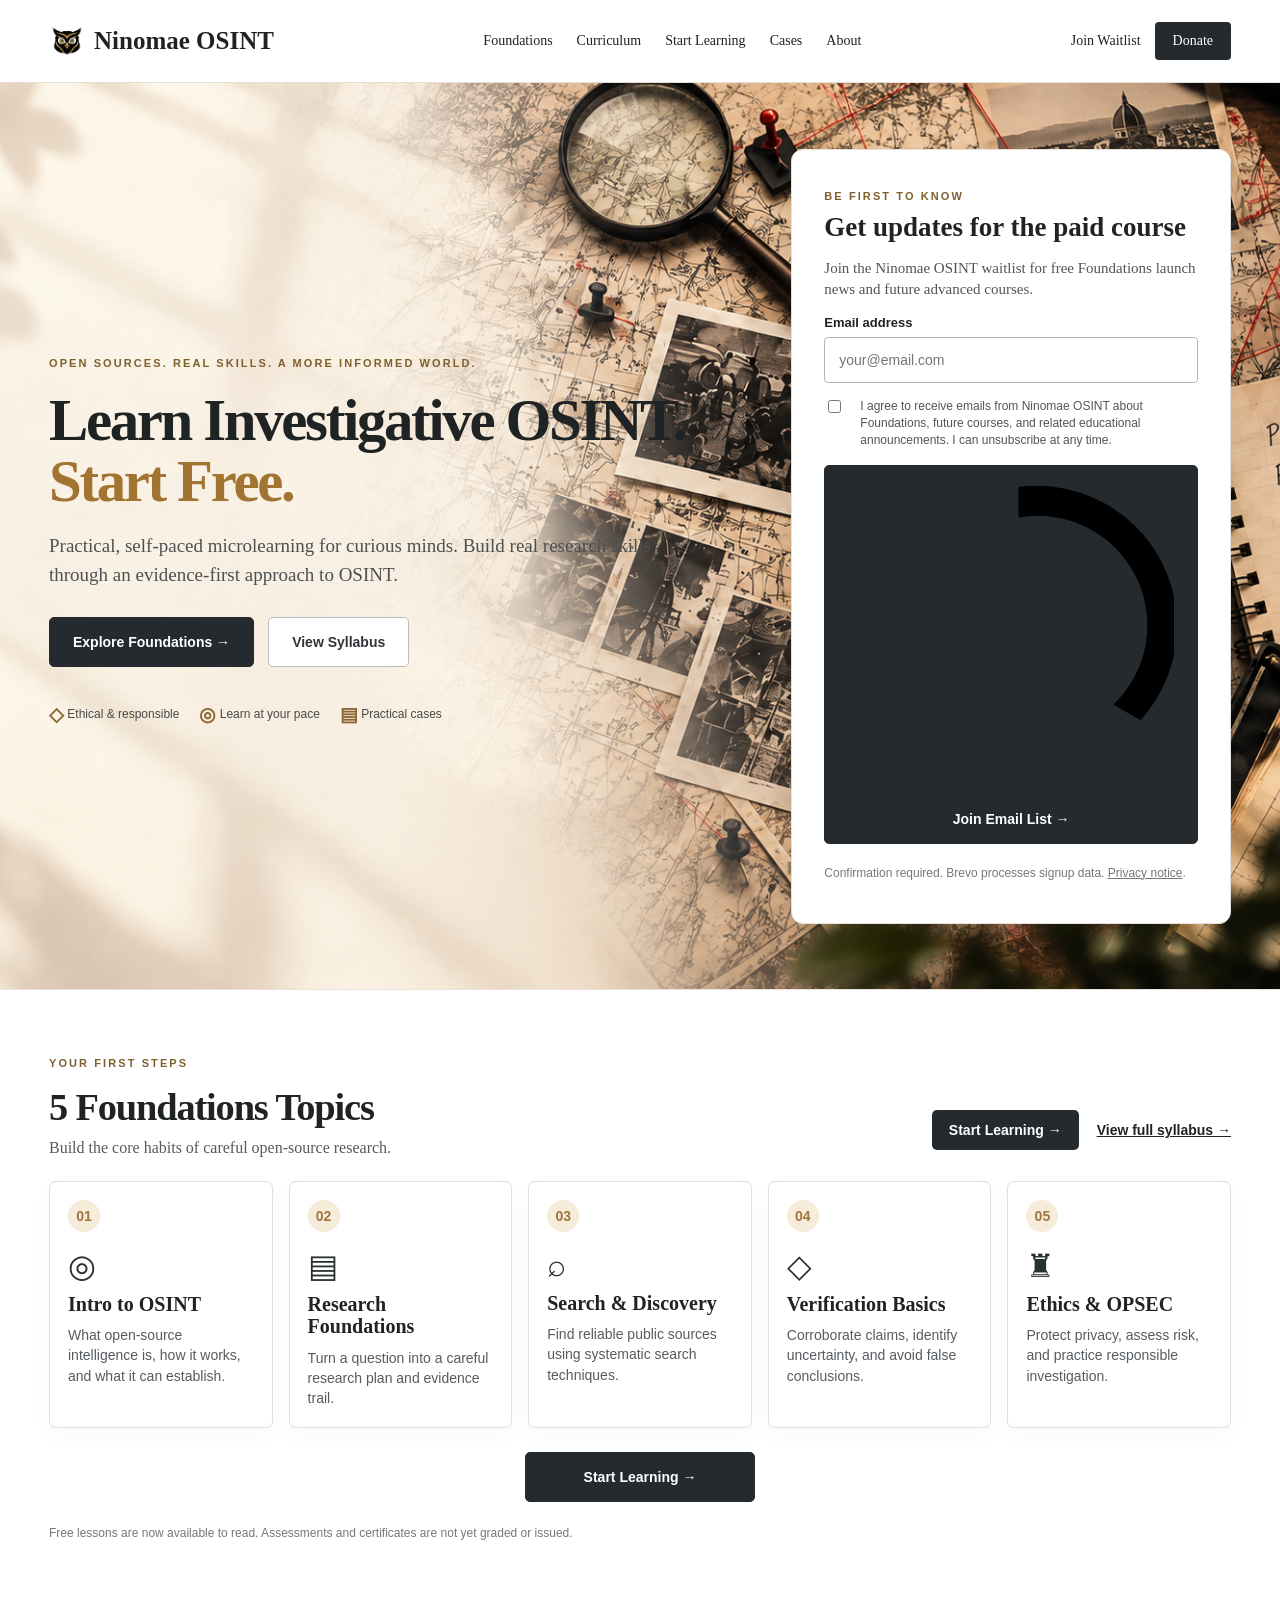
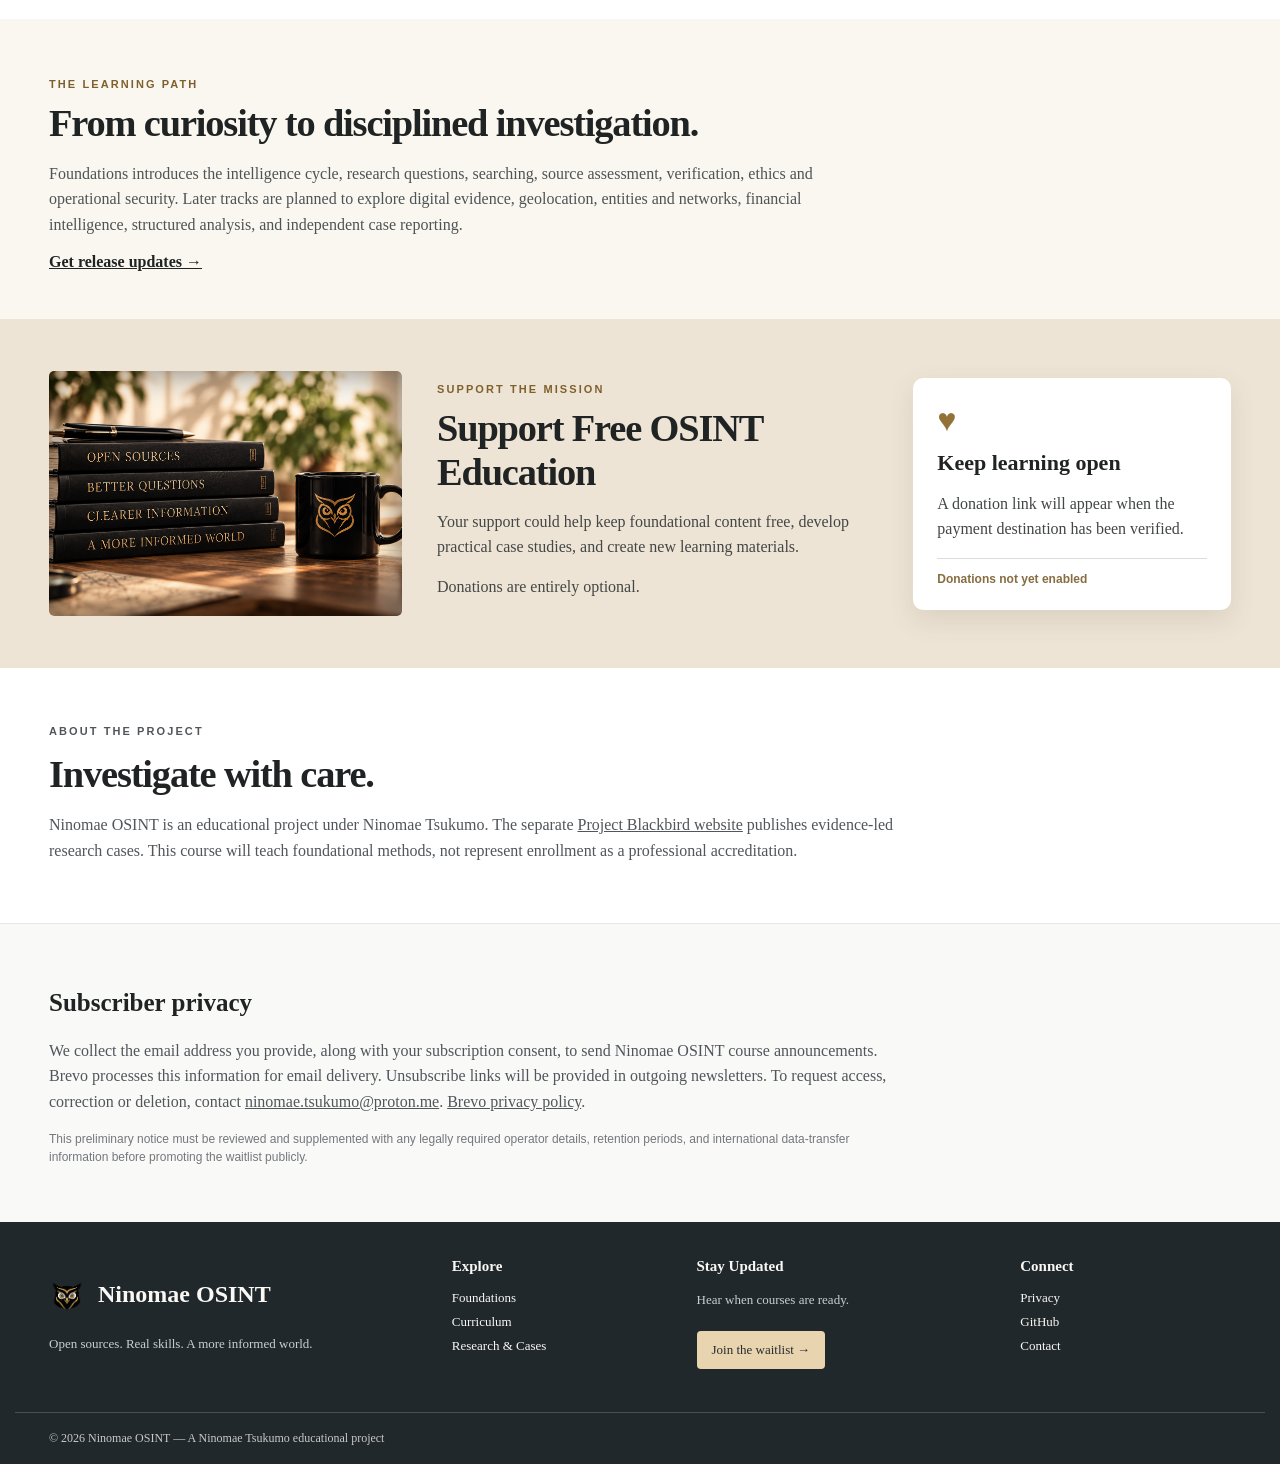
==== commit d6cbca55: "Place Start Learning CTA beneath Foundations module cards" ====
--- a/index.html
+++ b/index.html
@@ -167,6 +167,7 @@
               </p>
             </a>
           </div>
+          <div class="foundation-bottom-cta" style="text-align:center;margin:24px 0 17px"><a href="learn/" class="btn primary" style="min-width:230px">Start Learning →</a></div>
           <p class="note">
             Free lessons are now available to read. Assessments and certificates are not yet graded or issued.
           </p>
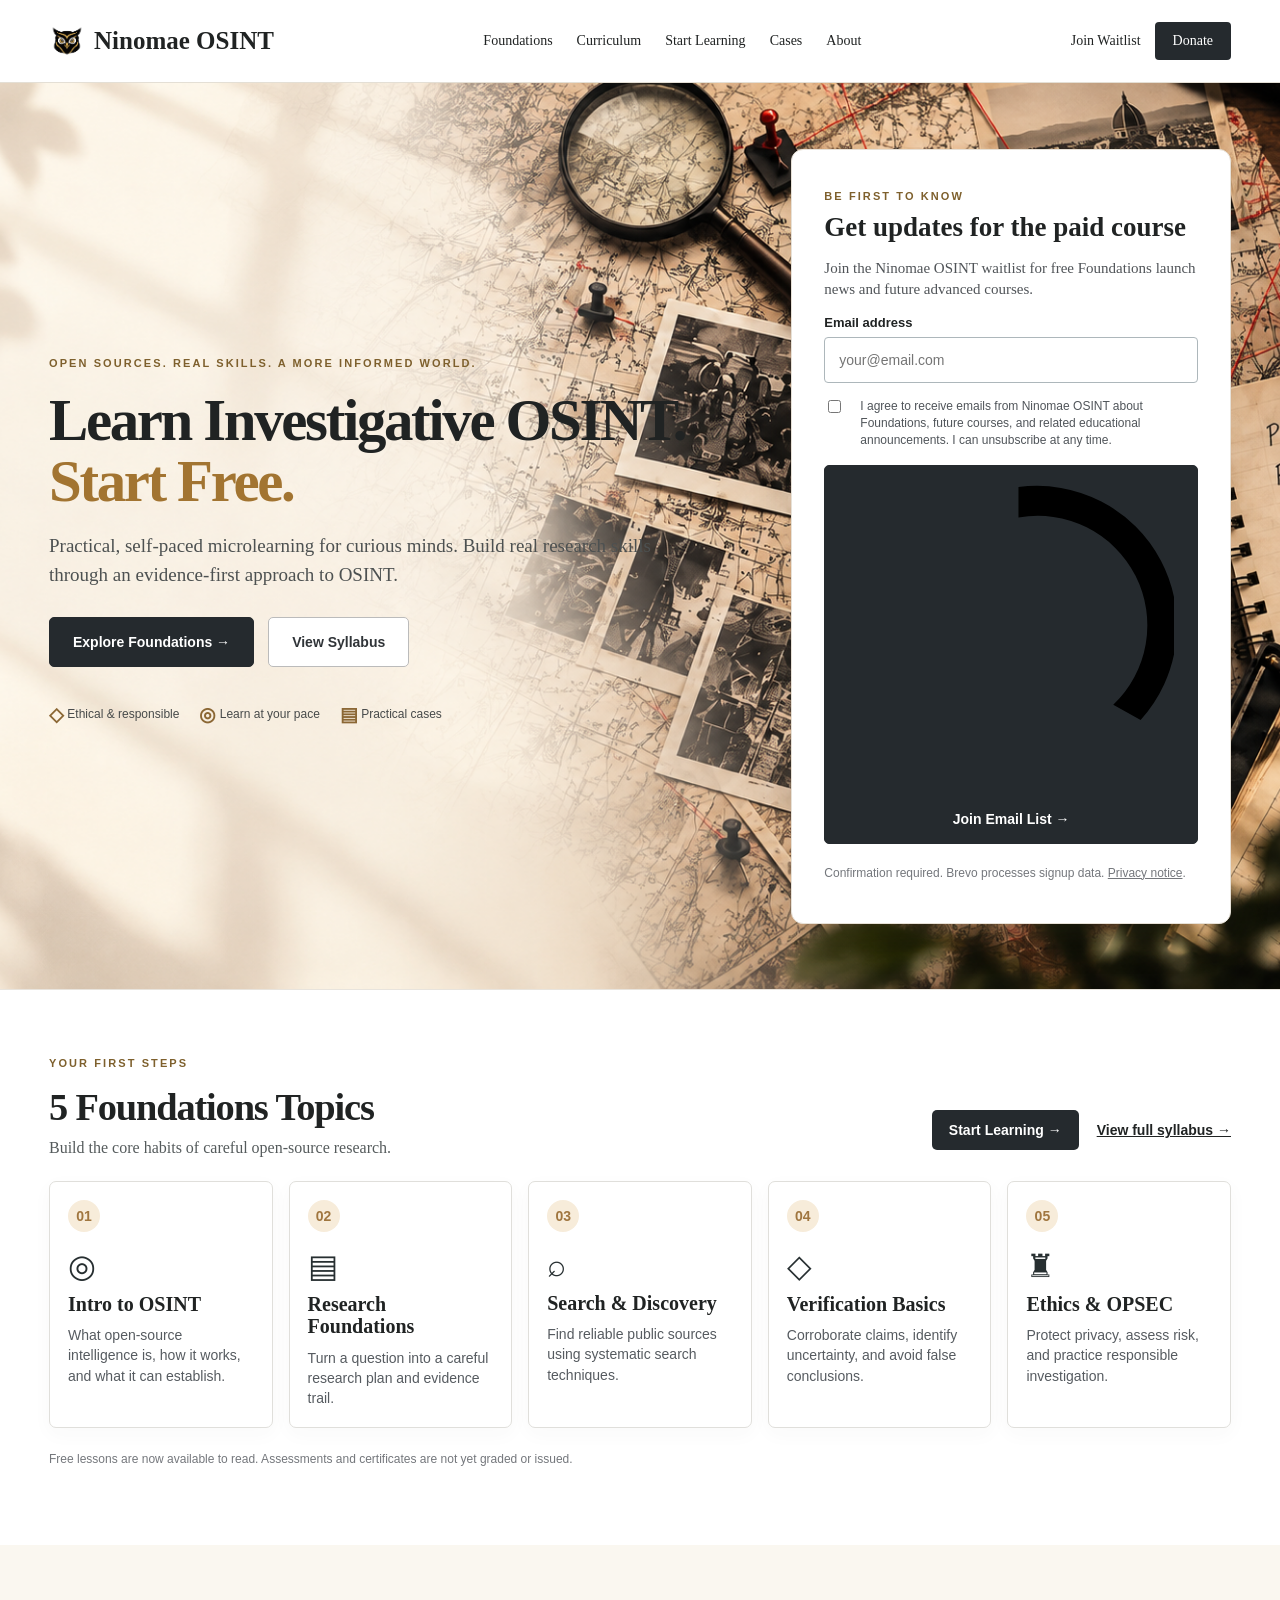
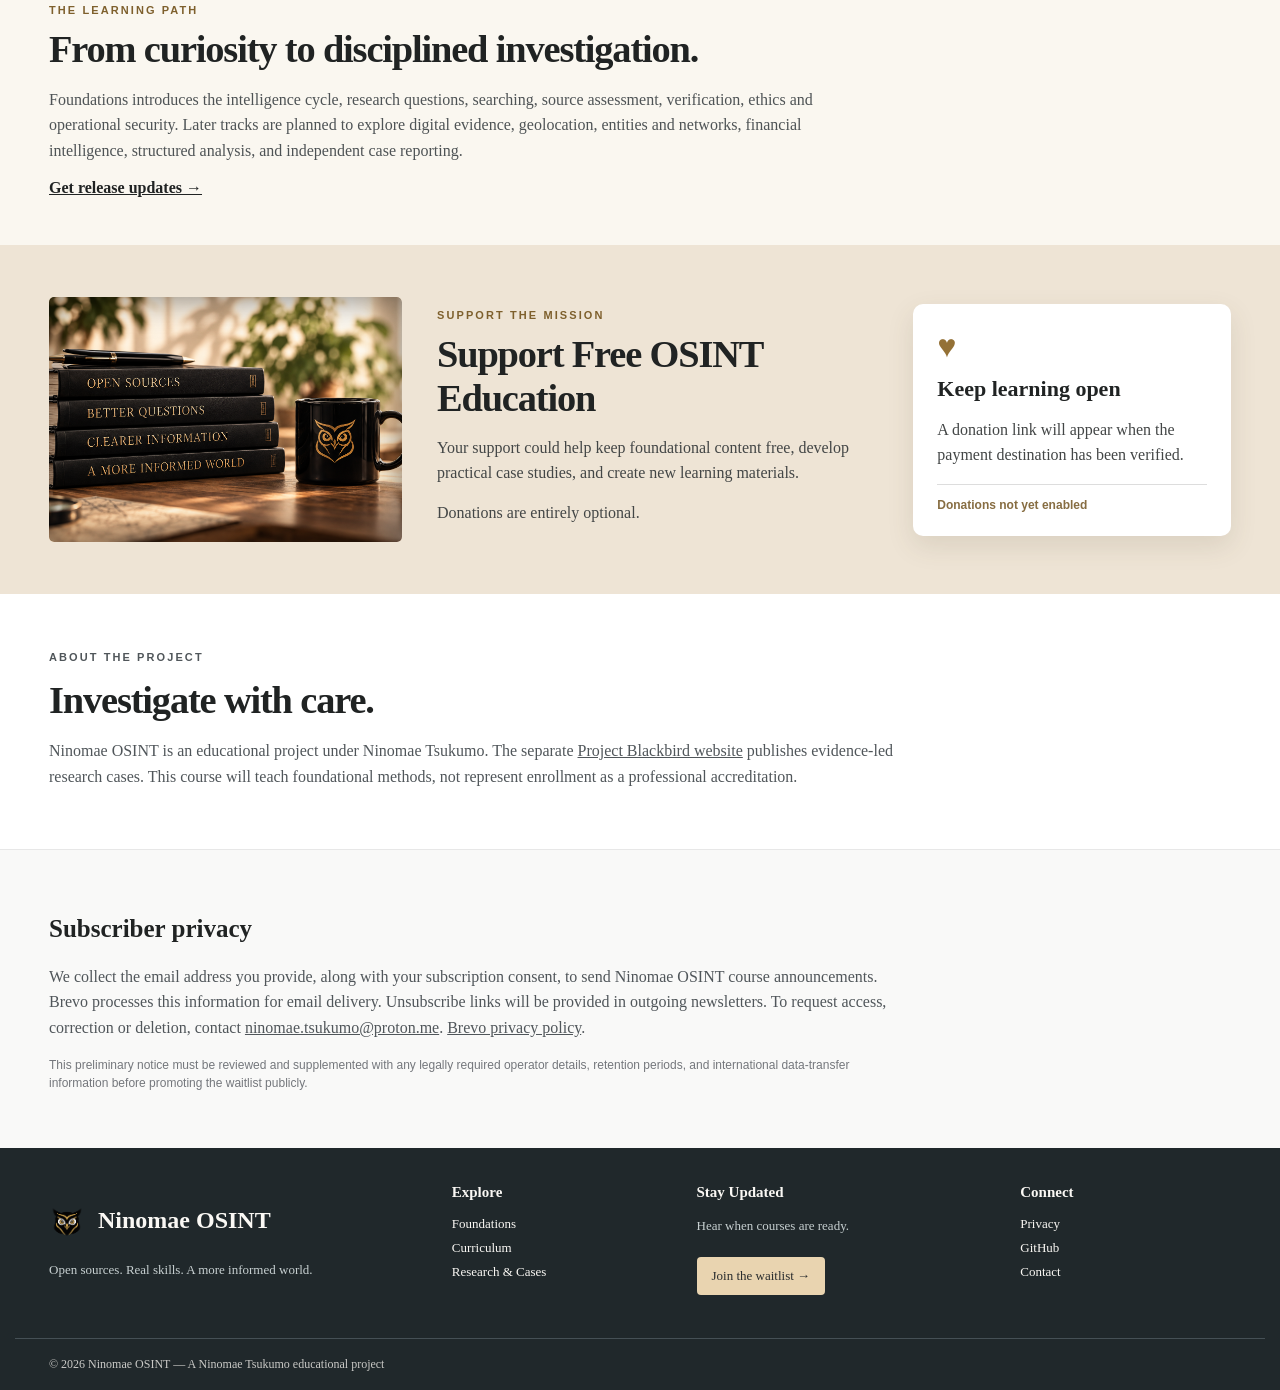
==== commit b83952a3: "Remove duplicate Start Learning button below module cards" ====
--- a/index.html
+++ b/index.html
@@ -167,7 +167,6 @@
               </p>
             </a>
           </div>
-          <div class="foundation-bottom-cta" style="text-align:center;margin:24px 0 17px"><a href="learn/" class="btn primary" style="min-width:230px">Start Learning →</a></div>
           <p class="note">
             Free lessons are now available to read. Assessments and certificates are not yet graded or issued.
           </p>
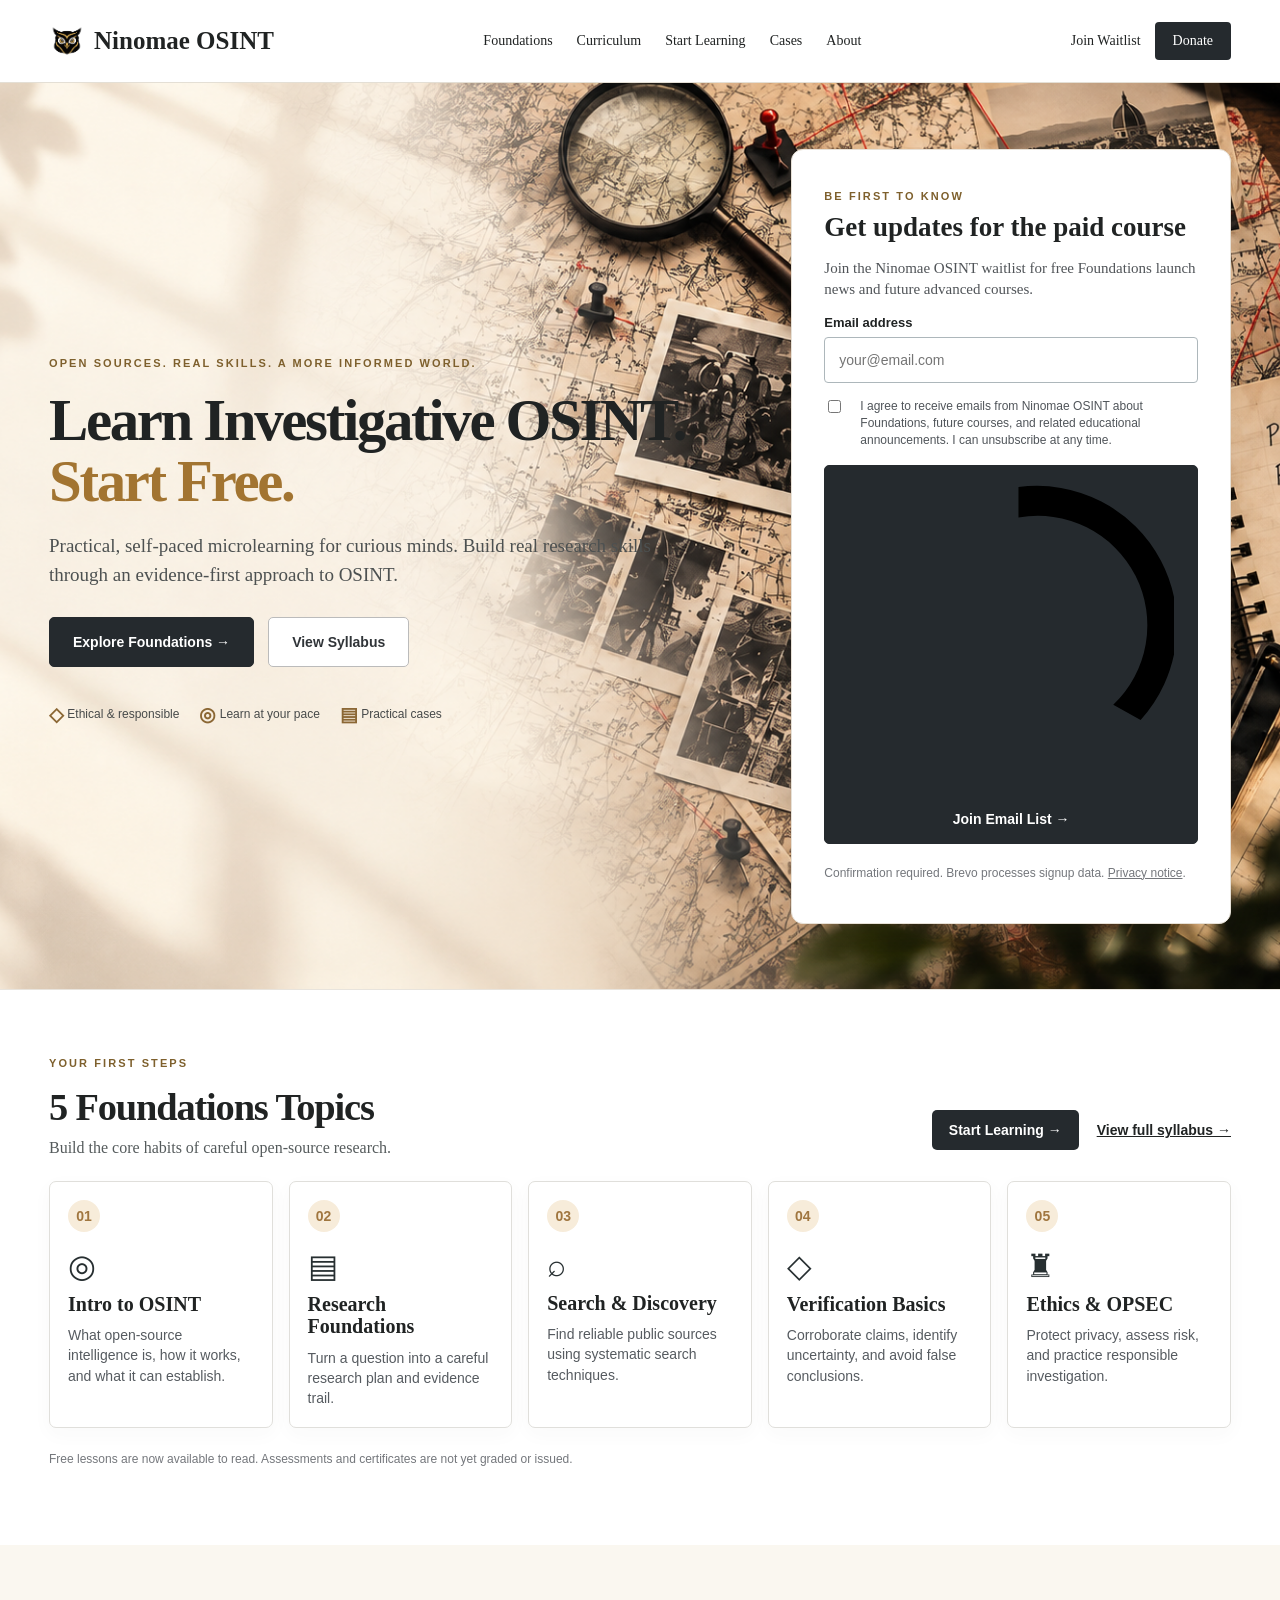
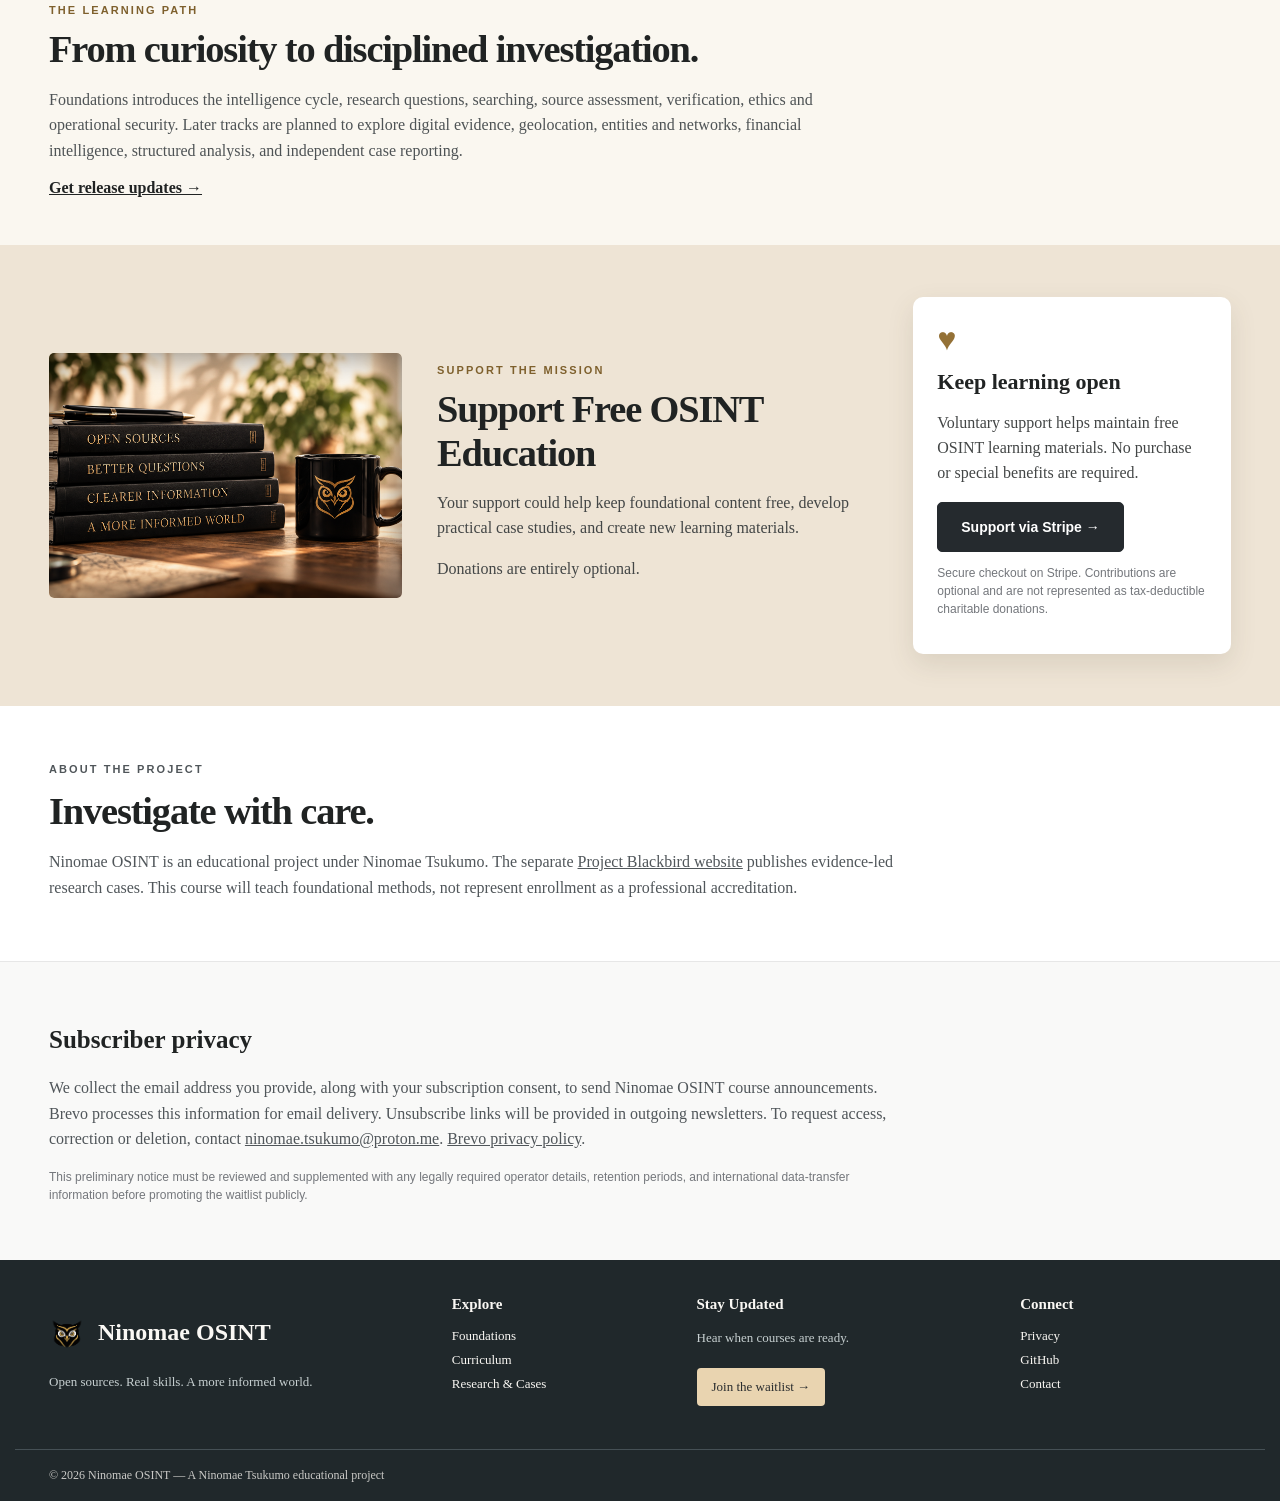
==== commit b22d5138: "Connect verified-by-owner Stripe support link in existing donation card" ====
--- a/index.html
+++ b/index.html
@@ -211,9 +211,10 @@
               Keep learning open
             </h3>
             <p>
-              A donation link will appear when the payment destination has been verified.
-            </p>
-            <span class="pending">Donations not yet enabled</span>
+              Voluntary support helps maintain free OSINT learning materials. No purchase or special benefits are required.
+            </p>
+            <a class="btn primary" href="https://buy.stripe.com/28EaEX9Zmf2Za3R40ZcZa00" target="_blank" rel="noopener noreferrer">Support via Stripe →</a>
+            <p class="note">Secure checkout on Stripe. Contributions are optional and are not represented as tax-deductible charitable donations.</p>
           </div>
         </div>
       </section>
